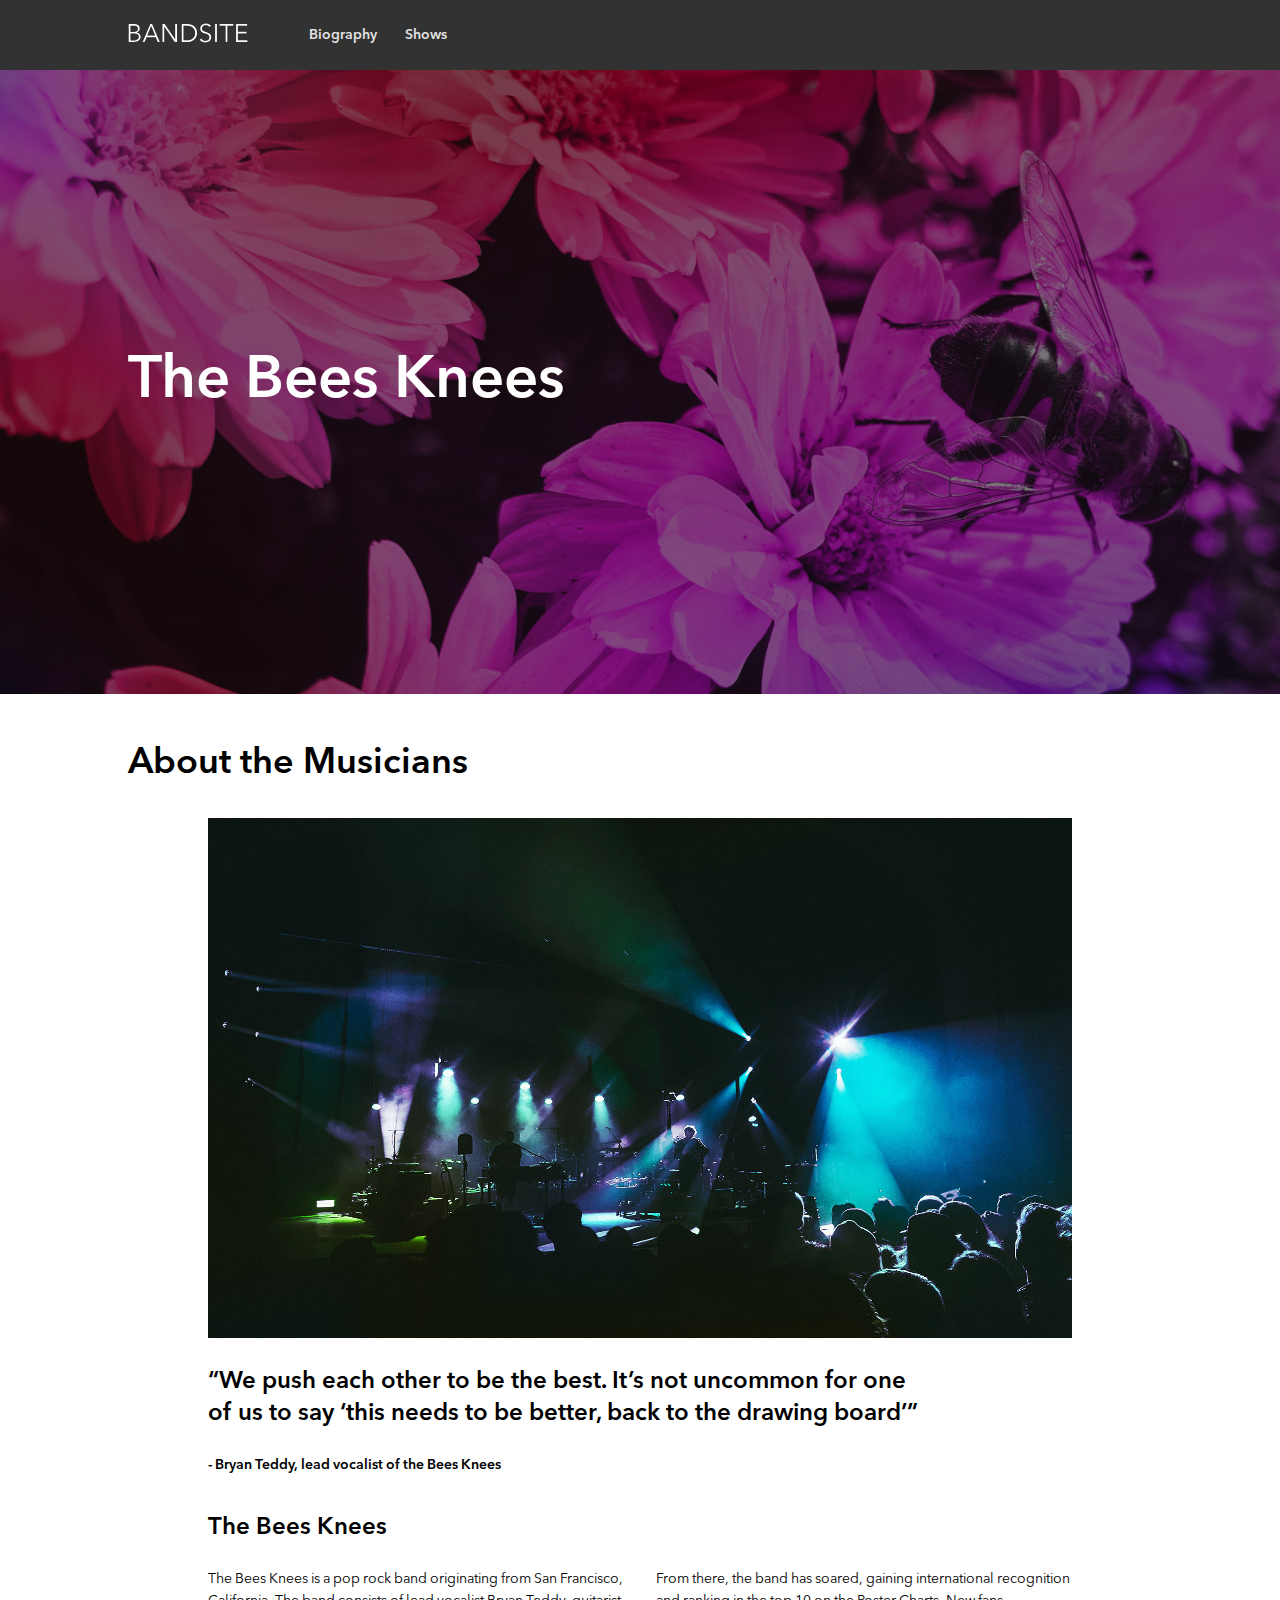
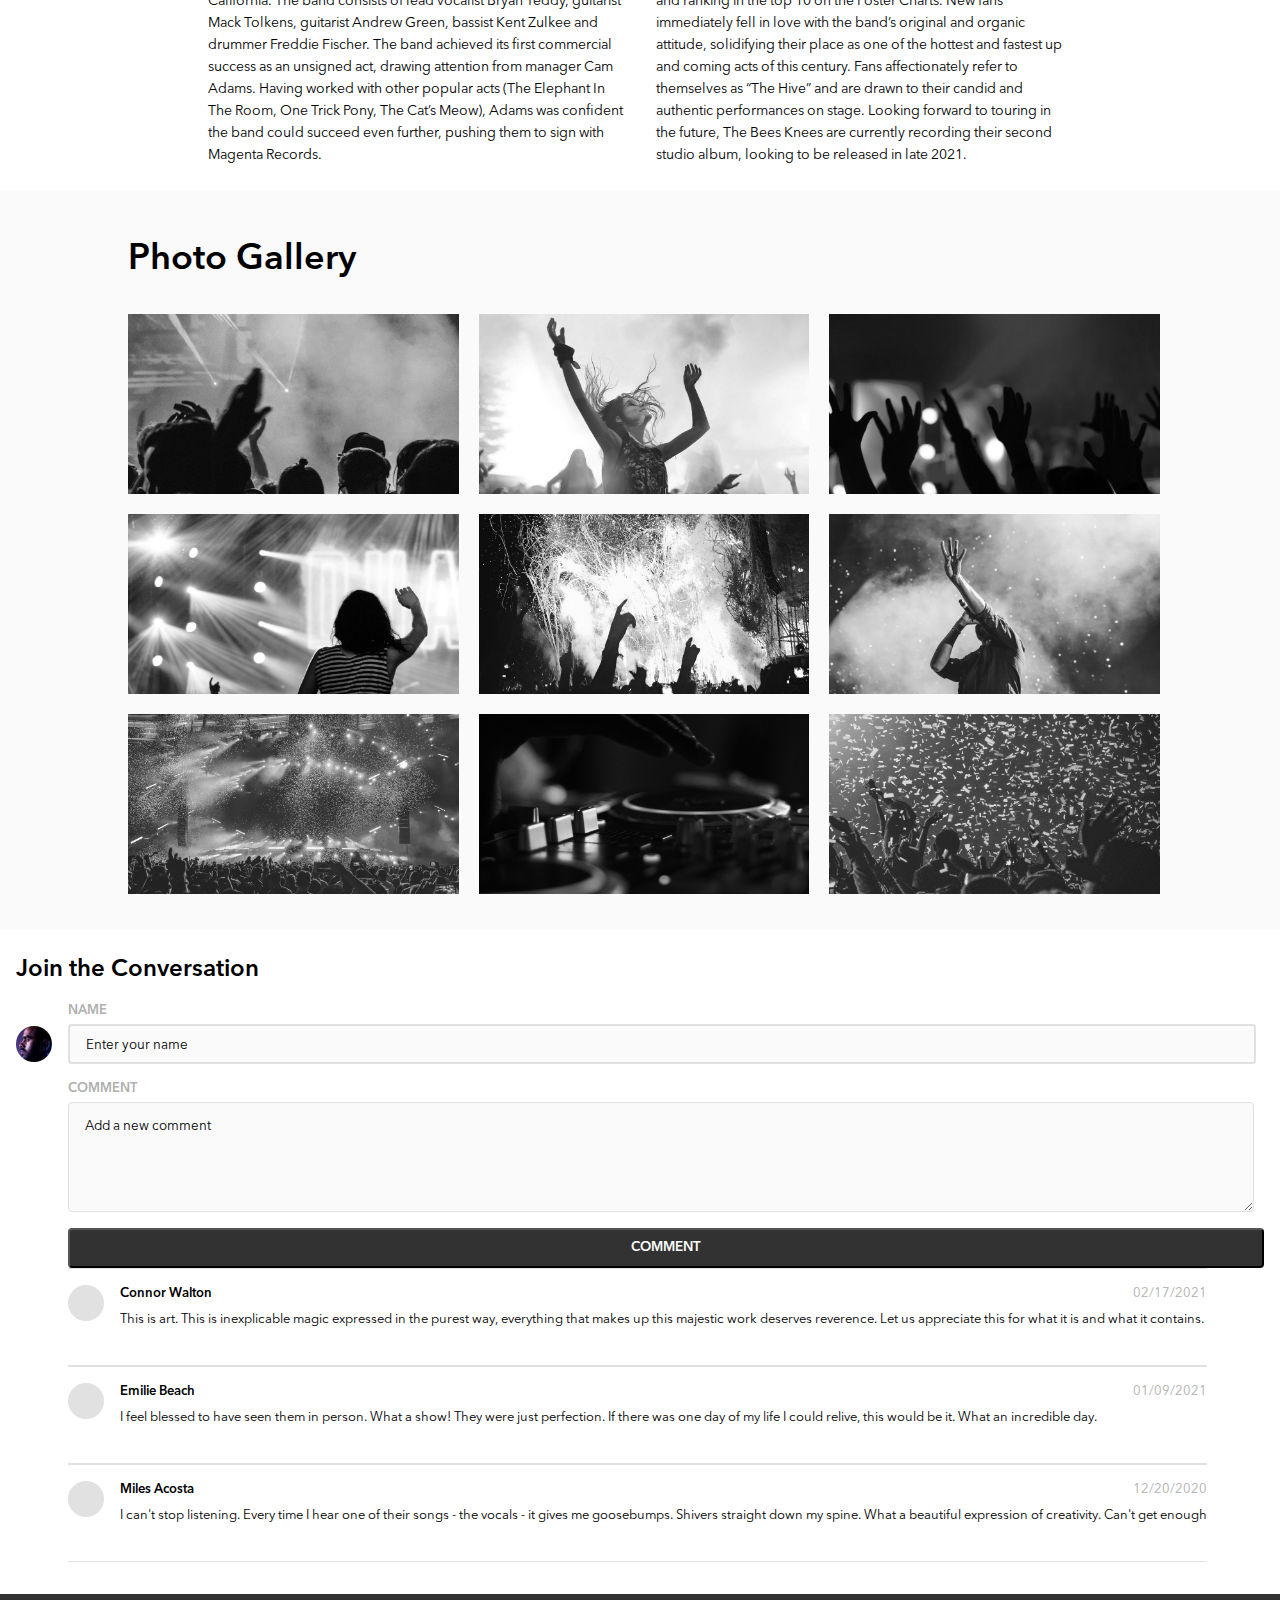
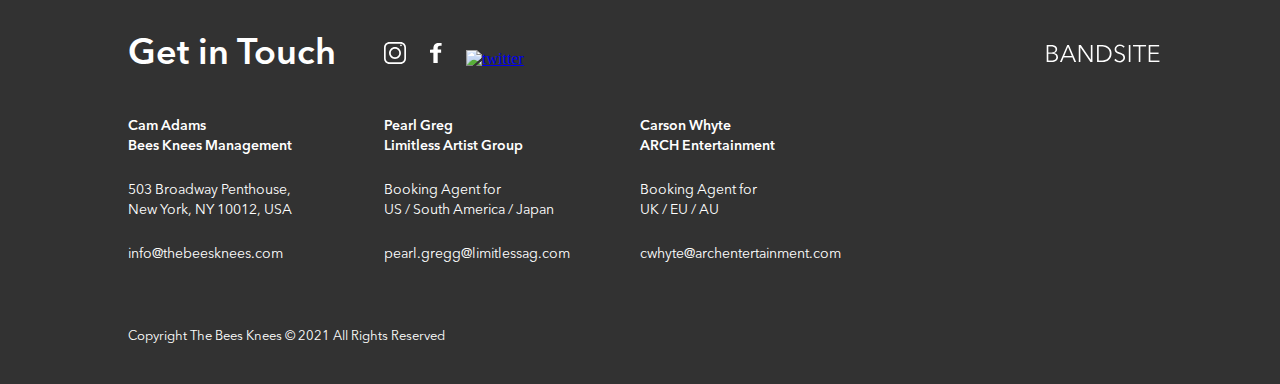
==== index.html @ 15c41e5d "Created table and added rendering to the comments" ====
<!DOCTYPE html>
<html lang="en">
<head>
    <meta charset="UTF-8">
    <meta http-equiv="X-UA-Compatible" content="IE=edge">
    <meta name="viewport" content="width=device-width, initial-scale=1.0">
    <title>Bandsite</title>
    <link rel="stylesheet" href="./styles/bio.css">
</head>
<body>

    <!-- Header Section -->

    <header class="header">
        <a class="header-logo" href="./index.html">
            <img class="header-logo-img" src="./assets/logos/Logo-bandsite.svg" alt="bandsite logo">
        </a>
            <a class="header-links__biography" href="./index.html" id="target-1"><div>Biography</div></a>
            <a class="header-links__shows" href="./pages/shows.html" id="target-2"><div>Shows</div></a>
    </header>

    <!-- Hero -->

    <div class="hero">
        <!-- <img class="hero__img" src="./assets/images/hero-bio.jpg" alt="hero image"> -->
        <h1 class="hero__title">The Bees Knees</h1>
    </div>
    
    <!-- Body -->

    <article class="description">
        <h1 class="section-header">About the Musicians</h1>
        <img class="band-img" src="./assets/images/band.jpg" alt="band image">
        <div class="quote">“We push each other to be the best. 
            It’s not uncommon for one of us to say ‘this needs to be better,
            back to the drawing board’”
        </div>
        <div class="quote-author">- Bryan Teddy, lead vocalist of the Bees Knees</div>
        <div class="sub-header">The Bees Knees</div>
        <section class="text-container">
            <p class="body-text text-container__left">
                The Bees Knees is a pop rock band originating from San Francisco, California. 
                The band consists of lead vocalist Bryan Teddy, guitarist Mack Tolkens, guitarist Andrew Green,
                bassist Kent Zulkee and drummer Freddie Fischer. The band achieved its first commercial success as an unsigned act,
                drawing attention from manager Cam Adams. Having worked with other popular acts (The Elephant In The Room, 
                One Trick Pony, The Cat’s Meow), Adams was confident the band could succeed even further, pushing them to 
                sign with Magenta Records. 
            </p>
            <p class="body-text">
                From there, the band has soared, gaining international recognition and ranking in the top 10 on the Poster Charts. 
                New fans immediately fell in love with the band’s original and organic attitude, solidifying their place as one of 
                the hottest and fastest up and coming acts of this century. Fans affectionately refer to themselves as “The Hive” 
                and are drawn to their candid and authentic performances on stage. Looking forward to touring in the future, 
                The Bees Knees are currently recording their second studio album, looking to be released in late 2021.
            </p>
        </section>
    </article>

    <!-- Photo Gallery -->

    <article class="gallery">
        <h1 class="gallery__header">Photo Gallery</h1>
        <img class="gallery__img" src="./assets/images/Photo-gallery-1.jpg">
        <img class="gallery__img" src="./assets/images/Photo-gallery-2.jpg">
        <img class="gallery__img img-right" src="./assets/images/Photo-gallery-3.jpg">
        <img class="gallery__img" src="./assets/images/Photo-gallery-4.jpg">
        <img class="gallery__img" src="./assets/images/Photo-gallery-5.jpg">
        <img class="gallery__img img-right" src="./assets/images/Photo-gallery-6.jpg">
        <img class="gallery__img" src="./assets/images/Photo-gallery-7.jpg">
        <img class="gallery__img" src="./assets/images/Photo-gallery-8.jpg">
        <img class="gallery__img img-right" src="./assets/images/Photo-gallery-9.jpg">
    </article>

    <!-- Comment Section -->

    <article class="comments" id="comments">
        <h1 class="comments__header">Join the Conversation</h1>
        <div class="comments__divider">
            <figure class="comments__default-avatar"></figure>
            <form class="form" id="form">
                <label for="name">NAME</label>
                <input type="text" id="name" name="name" placeholder="Enter your name">
                <label for="comment">COMMENT</label>
                <textarea id="comment-box" name="comment-box" placeholder="Add a new comment"></textarea>
                <button type="submit" id="addComment" value="Add Comment">COMMENT</button>
                <div class="comments__container"></div>
            </form>
            
        </div>
    </article>

    <!-- Footer -->

    <footer class="footer">
        <section class="footer-header">
            <div class="footer-header__title">Get in Touch</div>
            <div class="footer-media">
                <a class="footer-media__icon" href="https://www.instagram.com"><img class="footer-media__icon--size instagram-icon" src="./assets/icons/SVG/Icon-instagram.svg" alt="instagram"></a>
                <a class="footer-media__icon" href="https://www.facebook.com"><img class="footer-media__icon--size facebook-icon" src="./assets/icons/SVG/Icon-facebook.svg" alt="facebook"></a>
                <a class="footer-media__icon" href="https://www.twitter.com"><img class="footer-media__icon--size twitter-icon" src="./assets/Icons/SVG/Icon-twitter.svg" alt="twitter"></a>
            </div>
            <a class="footer-header__logo" href="./index.html">
                <img class="footer__logo--size" src="./assets/logos/Logo-bandsite.svg" alt="bandsite logo">
            </a>
        </section>
        <article class="footer-card-container">
            <section class="footer-card">
                <p class="footer-card__name">Cam Adams<br>Bees Knees Management</p>
                <p class="footer-card__address">503 Broadway Penthouse,<br>  New York, NY 10012, USA</p>
                <a href="mailto:info@thebeesknees.com" class="footer-card__email">info@thebeesknees.com</a>
            </section>
            <section class="footer-card">
                <p class="footer-card__name">Pearl Greg<br>Limitless Artist Group</p>
                <p class="footer-card__address">Booking Agent for<br>US / South America / Japan</p>
                <a href="mailto:pearl.gregg@limitlessag.com" class="footer-card__email">pearl.gregg@limitlessag.com</a>
            </section>
            <section class="footer-card">
                <p class="footer-card__name">Carson Whyte<br>ARCH Entertainment</p>
                <p class="footer-card__address">Booking Agent for<br> UK / EU / AU</p>
                <a href="mailto:cwhyte@archentertainment.com" class="footer-card__email">cwhyte@archentertainment.com</a>
            </section>
        </article>
        <a class="footer-logo" href="./index.html">
            <img class="footer-logo-img" src="./assets/logos/Logo-bandsite.svg" alt="bandsite logo">
        </a>
        <p class="footer-copyright">Copyright The Bees Knees © 2021 All Rights Reserved</p>



    </footer>

    <script src='./scripts/index-page.js'></script>
</body>
</html>
---- styles/bio.css ----
@font-face {
  font-family: "Avenir Next Regular";
  src: url("../assets/fonts/AvenirNextLTPro-Regular.otf");
}
@font-face {
  font-family: "Avenir Next Demi";
  src: url("../assets/fonts/AvenirNextLTPro-Demi.otf");
}
@font-face {
  font-family: "Avenir Next Bold";
  src: url("../assets/fonts/AvenirNextLTPro-Bold.otf");
}
*::before, *::after {
  box-sizing: border-box;
  padding: 0;
  margin: 0;
}

* {
  padding: 0;
  margin: 0;
}

html {
  padding: 0;
  margin: 0;
}

h1 {
  font-family: "Avenir Next Regular";
}

/* Header */
.header {
  display: flex;
  flex-direction: row;
  justify-content: flex-start;
  align-items: center;
  flex-wrap: wrap;
  background-color: #323232;
}
@media screen and (min-width: 768px) {
  .header {
    display: flex;
    flex-direction: row;
    justify-content: flex-start;
    align-items: center;
    flex-wrap: nowrap;
  }
}
.header-logo {
  width: 100%;
  background-color: #323232;
  text-align: center;
  padding: 1rem 1rem 0rem 1rem;
}
@media screen and (min-width: 768px) {
  .header-logo {
    width: 7.5rem;
    padding: 1rem 1.5rem 1rem 2.25rem;
  }
}
@media screen and (min-width: 1280px) {
  .header-logo {
    width: 7.5rem;
    padding: 1rem 1.5rem 1rem 8rem;
  }
}
.header-logo-img {
  width: 18.5rem;
  max-width: 7.5rem;
  height: 1.25rem;
  max-height: 1.25rem;
}
.header-links {
  width: 100%;
  display: flex;
  flex-direction: row;
  justify-content: flex-start;
  align-items: center;
}
@media screen and (min-width: 768px) {
  .header-links {
    width: 33.3%;
  }
}
.header-links__biography {
  text-align: center;
  background-color: #323232;
  color: #E1E1E1;
  text-decoration: none;
  padding: 1rem 0 1rem 1rem;
  width: 45%;
  font-family: "Avenir Next Demi";
  font-size: 0.875rem;
  line-height: 1.375rem;
}
@media screen and (min-width: 768px) {
  .header-links__biography {
    padding: 1.5rem 0 1.5rem 0;
    margin: 0 1.5rem 0 1.5rem;
    width: 10%;
  }
}
@media screen and (min-width: 1280px) {
  .header-links__biography {
    width: 4.935625rem;
    padding: 1.5rem 0 1.5rem 0;
    margin: 0 0 0 2rem;
  }
}
.header-links__biography:hover {
  color: #FFFFFF;
  border-bottom: 0.25rem solid #FFFFFF;
  padding-bottom: 0.75rem;
  cursor: pointer;
  color: #ffee10;
  text-shadow: 0 0 5px #ffee10;
}
@media screen and (min-width: 768px) {
  .header-links__biography:hover {
    padding-bottom: 1.25rem;
  }
}
.header-links__biography:focus {
  color: #FFFFFF;
  border-bottom: 0.25rem solid #FFFFFF;
  padding-bottom: 0.75rem;
  cursor: pointer;
  font-weight: bold;
}
@media screen and (min-width: 768px) {
  .header-links__biography:focus {
    padding-bottom: 1.25rem;
  }
}
.header-links__shows {
  text-align: center;
  background-color: #323232;
  color: #E1E1E1;
  text-decoration: none;
  padding: 1rem 1rem 1rem 0;
  width: 45%;
  font-family: "Avenir Next Demi";
  font-size: 0.875rem;
  line-height: 1.375rem;
}
@media screen and (min-width: 768px) {
  .header-links__shows {
    padding: 1.5rem 0 1.5rem 0;
    margin: 0 1.5rem 0 1.5rem;
    width: 3.75rem;
  }
}
@media screen and (min-width: 1280px) {
  .header-links__shows {
    width: 3.4375rem;
    padding: 1.5rem 0 1.5rem 0;
    margin: 0 0 0 1rem;
  }
}
.header-links__shows:hover {
  color: #FFFFFF;
  border-bottom: 0.25rem solid #FFFFFF;
  padding-bottom: 0.75rem;
  cursor: pointer;
  color: #ffee10;
  text-shadow: 0 0 5px #ffee10;
}
@media screen and (min-width: 768px) {
  .header-links__shows:hover {
    padding-bottom: 1.25rem;
  }
}
.header-links__shows:focus {
  color: #FFFFFF;
  border-bottom: 0.25rem solid #FFFFFF;
  padding-bottom: 0.75rem;
  cursor: pointer;
  font-weight: bold;
}
@media screen and (min-width: 768px) {
  .header-links__shows:focus {
    padding-bottom: 1.25rem;
  }
}

#target-1:target {
  color: #FFFFFF;
  border-bottom: 0.25rem solid #FFFFFF;
  padding-bottom: 0.75rem;
  cursor: pointer;
  font-weight: bold;
}
@media screen and (min-width: 768px) {
  #target-1:target {
    padding-bottom: 1.25rem;
  }
}

#target-2:target {
  color: #FFFFFF;
  border-bottom: 0.25rem solid #FFFFFF;
  padding-bottom: 0.75rem;
  cursor: pointer;
  font-weight: bold;
}
@media screen and (min-width: 768px) {
  #target-2:target {
    padding-bottom: 1.25rem;
  }
}

/* Footer */
.footer {
  height: 45.625rem;
  background-color: #323232;
  display: flex;
  flex-direction: column;
  justify-content: center;
  align-items: center;
  padding: 0 1rem 0 1rem;
}
@media screen and (min-width: 768px) {
  .footer {
    display: flex;
    flex-direction: column;
    justify-content: flex-start;
    align-items: flex-start;
    padding: 0 2.25rem 0 2.25rem;
    height: 23.4375rem;
  }
}
@media screen and (min-width: 1280px) {
  .footer {
    display: flex;
    flex-direction: column;
    justify-content: flex-start;
    align-items: flex-start;
    padding: 0 6.5rem 0 8rem;
    height: 24.375rem;
  }
}
.footer-header {
  width: 100%;
  display: flex;
  flex-direction: column;
  justify-content: flex-start;
  align-items: center;
}
@media screen and (min-width: 768px) {
  .footer-header {
    display: flex;
    flex-direction: row;
    justify-content: flex-start;
    align-items: center;
  }
}
@media screen and (min-width: 768px) {
  .footer-header div {
    flex-basis: 14.5rem;
  }
}
@media screen and (min-width: 1280px) {
  .footer-header div {
    flex-basis: 16rem;
  }
}
.footer-header__title {
  color: #FFFFFF;
  width: 100%;
  font-size: 1.5rem;
  line-height: 2rem;
  padding: 2.5rem 0 0 0;
  font-family: "Avenir Next Demi";
}
@media screen and (min-width: 768px) {
  .footer-header__title {
    font-size: 2.25rem;
    line-height: 2.75rem;
    padding: 0 0 0 0;
  }
}
.footer-header__logo {
  display: none;
}
@media screen and (min-width: 768px) {
  .footer-header__logo {
    display: block;
    margin-left: auto;
  }
}
@media screen and (min-width: 1280px) {
  .footer-header__logo {
    margin-left: auto;
    margin-right: 16px;
  }
}
.footer-media {
  width: 100%;
  padding: 1.5rem 0 1.5rem 0;
}
@media screen and (min-width: 768px) {
  .footer-media {
    padding: 3rem 0 3rem 0;
  }
}
.footer-card, .footer-card__email, .footer-card__address {
  width: 100%;
  font-size: 0.8125rem;
  line-height: 1.125rem;
  color: #FFFFFF;
}
@media screen and (min-width: 768px) {
  .footer-card, .footer-card__email, .footer-card__address {
    font-size: 0.875rem;
    line-height: 1.25rem;
  }
}
.footer-card__name {
  padding: 1rem 0 0 0;
  font-family: "Avenir Next Demi";
}
@media screen and (min-width: 768px) {
  .footer-card__name {
    padding: 0 0 0 0;
  }
}
.footer-card__address {
  padding: 1rem 0 1rem 0;
  font-family: "Avenir Next Regular";
}
@media screen and (min-width: 768px) {
  .footer-card__address {
    padding: 1.5rem 0 1.5rem 0;
  }
}
.footer-card__email {
  font-family: "Avenir Next Regular";
  text-decoration: none;
}
.footer-logo {
  width: 100%;
  background-color: #323232;
  padding: 4rem 0 1rem 0;
}
@media screen and (min-width: 768px) {
  .footer-logo {
    display: none;
  }
}
.footer-logo-img {
  width: 18.5rem;
  max-width: 7.5rem;
  height: 1.25rem;
  max-height: 1.25rem;
}
.footer-copyright {
  width: 100%;
  color: #FFFFFF;
  font-size: 0.8125rem;
  line-height: 1.125rem;
  padding: 0 0 1rem 0;
  font-family: "Avenir Next Regular";
}
@media screen and (min-width: 768px) {
  .footer-copyright {
    padding: 4rem 0 1.5rem 0;
  }
}

.footer-card-container {
  width: 100%;
}
@media screen and (min-width: 768px) {
  .footer-card-container {
    width: 100%;
    display: flex;
    flex-direction: row;
    justify-content: space-between;
    align-items: center;
  }
}
@media screen and (min-width: 1280px) {
  .footer-card-container {
    width: 48rem;
  }
}

.instagram-icon {
  width: 1.375rem;
  height: 1.375rem;
}

.facebook-icon {
  width: 0.75rem;
  height: 1.375rem;
  margin: 0 1.25rem 0 1.25rem;
}

.twitter-icon {
  width: 1.5625rem;
}

/* Hero */
.hero {
  background: linear-gradient(rgba(0, 0, 0, 0.5), rgba(0, 0, 0, 0.5)), url("../assets/images/hero-bio.jpg");
  background-repeat: no-repeat;
  background-size: cover;
  height: 10rem;
  padding: 0 1rem 0 1rem;
  display: flex;
  align-items: center;
}
@media screen and (min-width: 768px) {
  .hero {
    height: 25rem;
    padding: 0 1.5rem 0 1.5rem;
  }
}
@media screen and (min-width: 1280px) {
  .hero {
    height: 39rem;
    padding: 0 5rem 0 8rem;
  }
}
.hero__title {
  font-family: "Avenir Next Demi";
  font-size: 1.5rem;
  line-height: 2rem;
  color: #FFFFFF;
}
@media screen and (min-width: 768px) {
  .hero__title {
    font-size: 3.75rem;
    line-height: 4.25rem;
  }
}

/* Body */
.description {
  width: 100%;
}

.section-header {
  font-size: 1.5rem;
  line-height: 2rem;
  margin: 1.5rem 1rem 1rem 1rem;
  font-family: "Avenir Next Demi";
}
@media screen and (min-width: 768px) {
  .section-header {
    font-size: 2.25rem;
    line-height: 2.75rem;
    margin: 2.25rem 1.5rem 1.5rem 1.5rem;
  }
}
@media screen and (min-width: 1280px) {
  .section-header {
    margin: 3rem 5rem 2rem 8rem;
  }
}

.band-img {
  width: 18rem;
  height: 9.375rem;
  padding: 0 1rem 0 1rem;
}
@media screen and (min-width: 768px) {
  .band-img {
    width: 38rem;
    height: 21.25rem;
    padding: 0 5rem 0 5rem;
  }
}
@media screen and (min-width: 1280px) {
  .band-img {
    width: 54rem;
    height: 32.5rem;
    padding: 0 13rem 0 13rem;
  }
}

.quote {
  font-size: 0.875rem;
  line-height: 1.375rem;
  padding: 1rem 1rem 0 1rem;
  font-family: "Avenir Next Demi";
}
@media screen and (min-width: 768px) {
  .quote {
    font-size: 1.5rem;
    line-height: 2rem;
    padding: 1.5rem 5rem 0 5rem;
  }
}
@media screen and (min-width: 1280px) {
  .quote {
    font-size: 1.5rem;
    line-height: 2rem;
    padding: 1.5rem 13rem 0 13rem;
    width: 56%;
  }
}

.quote-author {
  font-size: 0.875rem;
  line-height: 1.375rem;
  padding: 1rem 1rem 1.5rem 1rem;
  font-family: "Avenir Next Demi";
}
@media screen and (min-width: 768px) {
  .quote-author {
    padding: 1.5rem 5rem 2.25rem 5rem;
  }
}
@media screen and (min-width: 1280px) {
  .quote-author {
    padding: 1.5rem 13rem 2.25rem 13rem;
  }
}

.sub-header {
  font-size: 0.875rem;
  line-height: 1.375rem;
  padding: 0 1rem 1rem 1rem;
  font-family: "Avenir Next Regular";
}
@media screen and (min-width: 768px) {
  .sub-header {
    font-size: 1.5rem;
    line-height: 2rem;
    padding: 0 5rem 1.5rem 5rem;
    font-family: "Avenir Next Demi";
  }
}
@media screen and (min-width: 1280px) {
  .sub-header {
    font-size: 1.5rem;
    line-height: 2rem;
    padding: 0 13rem 1.5rem 13rem;
    font-family: "Avenir Next Demi";
  }
}

@media screen and (min-width: 768px) {
  .text-container {
    display: flex;
    justify-content: baseline;
    padding: 0 5rem 1.5rem 5rem;
  }
}
@media screen and (min-width: 1280px) {
  .text-container {
    display: flex;
    justify-content: baseline;
    padding: 0 13rem 1.5rem 13rem;
  }
}
@media screen and (min-width: 768px) {
  .text-container__left {
    margin-right: 2rem;
  }
}
@media screen and (min-width: 1280px) {
  .text-container__left {
    margin-right: 2rem;
  }
}

.body-text {
  font-size: 0.8125rem;
  line-height: 1.125rem;
  padding: 0 1rem 1rem 1rem;
  font-family: "Avenir Next Regular";
}
@media screen and (min-width: 768px) {
  .body-text {
    font-size: 0.875rem;
    line-height: 1.375rem;
    padding: 0 0 0 0;
    margin-left: 0;
    width: 18.25rem;
    width: 50%;
  }
}
@media screen and (min-width: 1280px) {
  .body-text {
    margin-left: 0;
    width: 50%;
  }
}

/* Gallery */
.gallery {
  background-color: #FAFAFA;
  padding: 0 0 0 1rem;
}
@media screen and (min-width: 768px) {
  .gallery {
    padding: 0 0 0 2.25rem;
  }
}
@media screen and (min-width: 1280px) {
  .gallery {
    padding: 0 0 1rem 8rem;
  }
}
.gallery__header {
  font-size: 1.5rem;
  line-height: 2rem;
  padding: 1.5rem 1rem 1rem 0;
  font-family: "Avenir Next Demi";
}
@media screen and (min-width: 768px) {
  .gallery__header {
    font-size: 2.25rem;
    line-height: 2.75rem;
    padding: 2rem 1.5rem 1.5rem 0;
  }
}
@media screen and (min-width: 1280px) {
  .gallery__header {
    font-size: 2.25rem;
    line-height: 2.75rem;
    padding: 3rem 1.5rem 2rem 0;
  }
}
.gallery__img {
  width: 18rem;
  height: 9.375rem;
  padding: 0 1rem 1rem 0;
  filter: grayscale(1);
}
.gallery__img:hover {
  filter: grayscale(0);
}
@media screen and (min-width: 768px) {
  .gallery__img {
    width: 13.5rem;
    height: 7.8125rem;
    padding: 0 1.5rem 1.5rem 0;
  }
}
@media screen and (min-width: 1280px) {
  .gallery__img {
    width: 20.666669rem;
    height: 11.25rem;
    padding: 0 1rem 1rem 0;
  }
}

/* Comment Section */
.form {
  display: flex;
  flex-direction: column;
  justify-content: center;
  align-items: flex-start;
  padding: 0 0 1rem 0;
  flex-grow: 1;
}

label[for=name], label[for=comment] {
  font-size: 0.8125rem;
  line-height: 1.125rem;
  padding: 0 0 0.25rem 0;
  font-family: "Avenir Next Demi";
  color: #AFAFAF;
}

label[for=comment] {
  padding-top: 1rem;
}

input, textarea {
  border-radius: 0.25rem;
  background-color: #FAFAFA;
  width: 99%;
  height: 2.25rem;
  border-color: #E1E1E1;
  border-style: solid;
}
input[type=text]::-moz-placeholder, textarea[type=text]::-moz-placeholder {
  font-family: "Avenir Next Regular";
  color: #000000;
  padding: 0 0 0 1rem;
}
input[type=text]:-ms-input-placeholder, textarea[type=text]:-ms-input-placeholder {
  font-family: "Avenir Next Regular";
  color: #000000;
  padding: 0 0 0 1rem;
}
input[type=text]::placeholder, textarea[type=text]::placeholder {
  font-family: "Avenir Next Regular";
  color: #000000;
  padding: 0 0 0 1rem;
}

textarea {
  height: 6.75rem;
}
textarea::-moz-placeholder {
  font-family: "Avenir Next Regular";
  color: #000000;
  padding: 1rem 0 0 1rem;
}
textarea:-ms-input-placeholder {
  font-family: "Avenir Next Regular";
  color: #000000;
  padding: 1rem 0 0 1rem;
}
textarea::placeholder {
  font-family: "Avenir Next Regular";
  color: #000000;
  padding: 1rem 0 0 1rem;
}

button {
  height: 2.5rem;
  background-color: #323232;
  width: 100%;
  border-radius: 0.25rem;
  color: #FFFFFF;
  font-family: "Avenir Next Demi";
  margin: 1rem 0 0 0;
}

.comments {
  background-color: #FFFFFF;
  padding: 0 1rem 1rem 1rem;
}
.comments__header {
  font-size: 1.5rem;
  line-height: 2rem;
  padding: 1.5rem 0 1rem 0;
  font-family: "Avenir Next Demi";
  width: 18rem;
}
.comments__divider {
  display: flex;
  flex-direction: row;
  justify-content: flex-start;
  align-items: flex-start;
}
.comments__default-avatar {
  height: 2.25rem;
  min-width: 2.25rem;
  background-image: url("../assets/images/Mohan-muruge.jpg");
  background-position: center;
  background-repeat: no-repeat;
  background-size: cover;
  border-radius: 50%;
  margin: 1.5rem 1rem 0 0;
}
.comments__avatar {
  height: 2.25rem;
  min-width: 2.25rem;
  background-color: #E1E1E1;
  background-position: center;
  background-repeat: no-repeat;
  background-size: cover;
  border-radius: 50%;
  margin: 0 1rem 0 0;
}
.comments__content {
  display: flex;
  flex-direction: column;
  justify-content: center;
  align-items: center;
  width: 100%;
}
.comments__content-top {
  display: flex;
  flex-direction: row;
  justify-content: space-between;
  align-items: center;
  width: 100%;
}
.comments__single {
  min-height: 5rem;
  display: flex;
  flex-direction: row;
  justify-content: center;
  align-items: flex-start;
  width: 100%;
  border-top: 1px solid #E1E1E1;
  border-bottom: 1px solid #E1E1E1;
  padding: 1rem 0 0 0;
}
.comments__name {
  font-size: 0.8125rem;
  line-height: 1.125rem;
  font-family: "Avenir Next Demi";
}
.comments__timestamp {
  font-size: 0.8125rem;
  line-height: 1.125rem;
  font-family: "Avenir Next Regular";
  color: #AFAFAF;
}
.comments__text {
  width: 100%;
  font-size: 0.8125rem;
  line-height: 1.125rem;
  padding: 0.5rem 0 0.5rem 0;
  font-family: "Avenir Next Regular";
}/*# sourceMappingURL=bio.css.map */
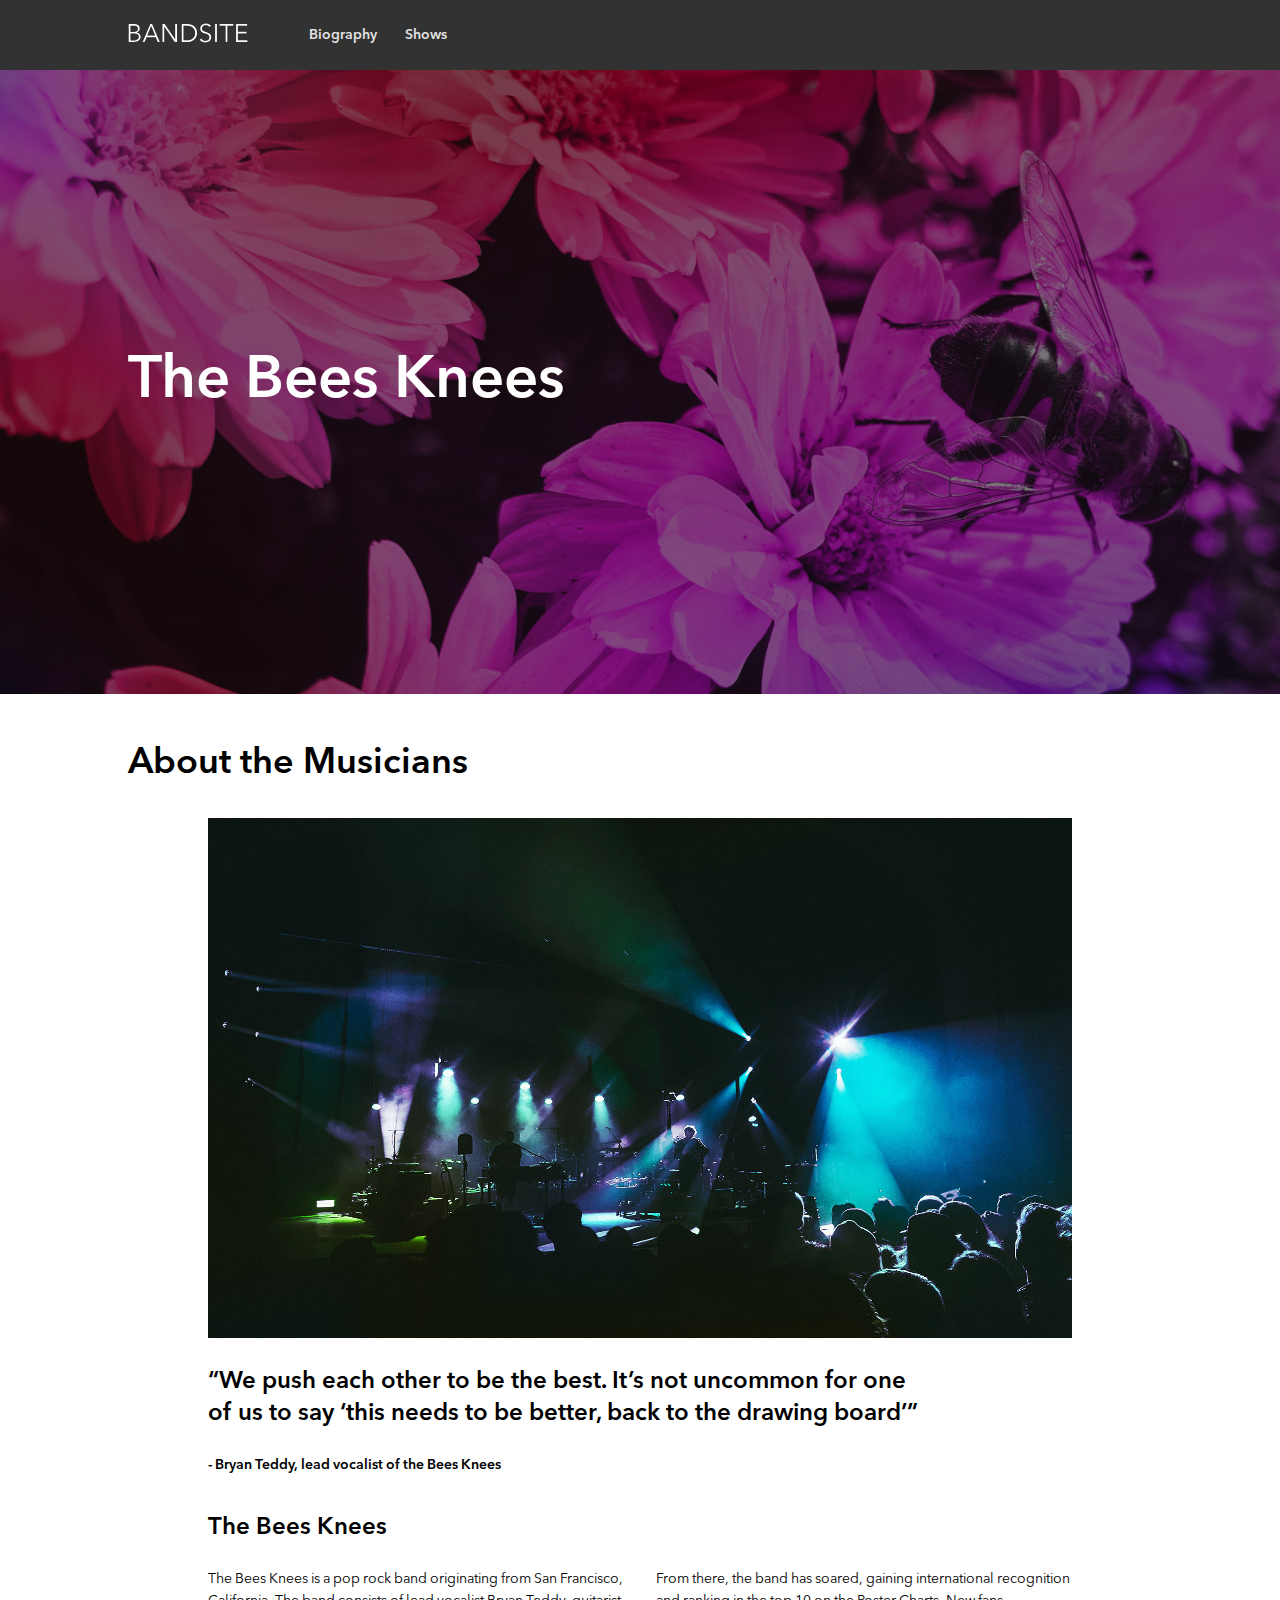
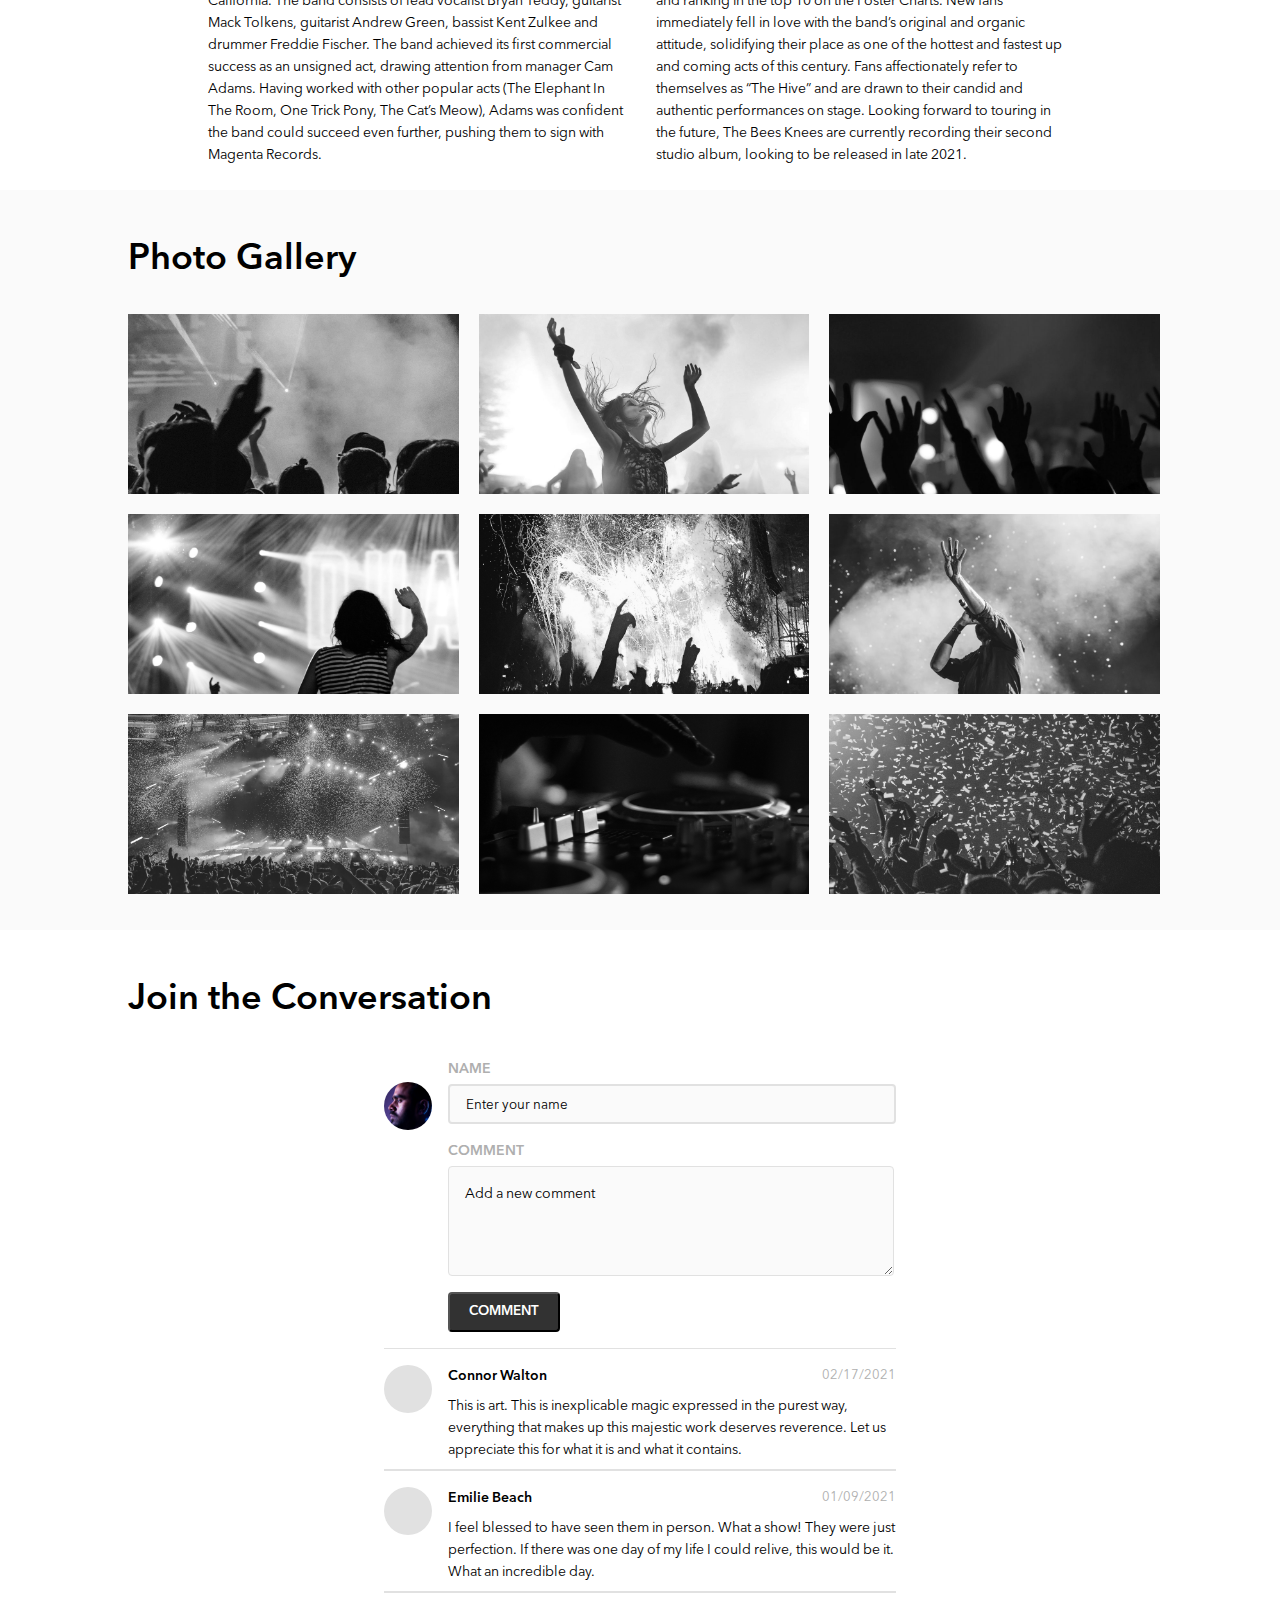
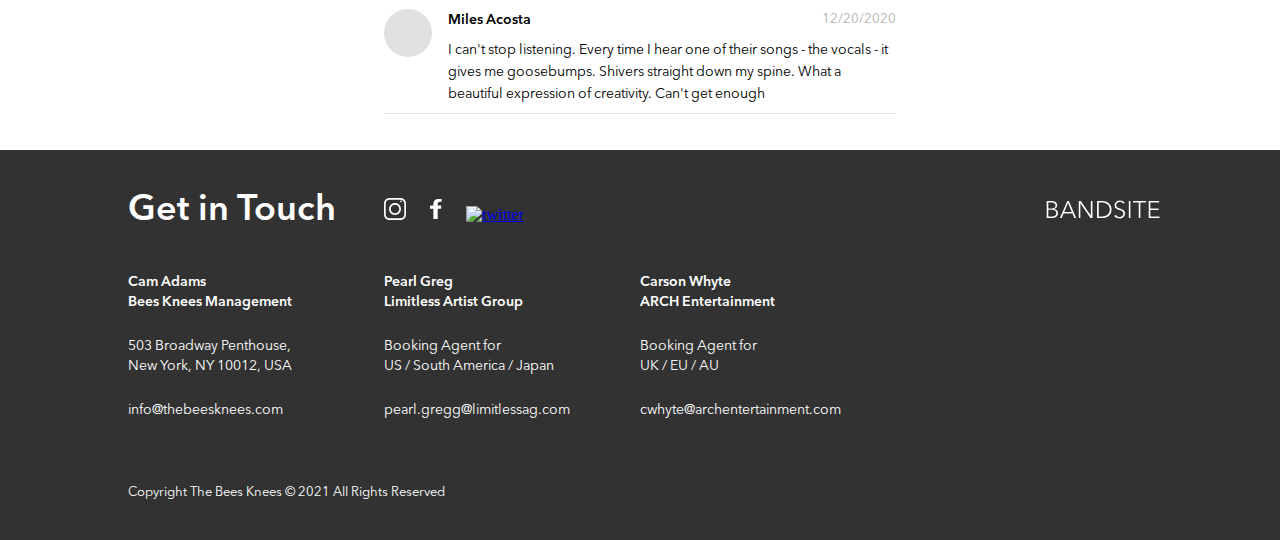
==== commit 5eab6b34: "Completed responsiveness for comments section" ====
--- a/index.html
+++ b/index.html
@@ -83,10 +83,10 @@
                 <label for="comment">COMMENT</label>
                 <textarea id="comment-box" name="comment-box" placeholder="Add a new comment"></textarea>
                 <button type="submit" id="addComment" value="Add Comment">COMMENT</button>
-                <div class="comments__container"></div>
             </form>
-            
         </div>
+            <div class="comments__container"></div>
+        
     </article>
 
     <!-- Footer -->
--- a/styles/bio.css
+++ b/styles/bio.css
@@ -415,7 +415,7 @@
 @media screen and (min-width: 768px) {
   .hero {
     height: 25rem;
-    padding: 0 1.5rem 0 1.5rem;
+    padding: 0 2.25rem 0 2.25rem;
   }
 }
 @media screen and (min-width: 1280px) {
@@ -452,7 +452,7 @@
   .section-header {
     font-size: 2.25rem;
     line-height: 2.75rem;
-    margin: 2.25rem 1.5rem 1.5rem 1.5rem;
+    margin: 2.25rem 2.25rem 1.5rem 2.25rem;
   }
 }
 @media screen and (min-width: 1280px) {
@@ -667,9 +667,21 @@
   font-family: "Avenir Next Demi";
   color: #AFAFAF;
 }
+@media screen and (min-width: 768px) {
+  label[for=name], label[for=comment] {
+    font-size: 0.875rem;
+    line-height: 1.375rem;
+  }
+}
 
 label[for=comment] {
   padding-top: 1rem;
+}
+@media screen and (min-width: 768px) {
+  label[for=comment] {
+    font-size: 0.875rem;
+    line-height: 1.375rem;
+  }
 }
 
 input, textarea {
@@ -714,6 +726,20 @@
   color: #000000;
   padding: 1rem 0 0 1rem;
 }
+@media screen and (min-width: 768px) {
+  textarea::-moz-placeholder {
+    font-size: 0.875rem;
+    line-height: 1.375rem;
+  }
+  textarea:-ms-input-placeholder {
+    font-size: 0.875rem;
+    line-height: 1.375rem;
+  }
+  textarea::placeholder {
+    font-size: 0.875rem;
+    line-height: 1.375rem;
+  }
+}
 
 button {
   height: 2.5rem;
@@ -724,23 +750,54 @@
   font-family: "Avenir Next Demi";
   margin: 1rem 0 0 0;
 }
+@media screen and (min-width: 768px) {
+  button {
+    width: 25%;
+  }
+}
 
 .comments {
   background-color: #FFFFFF;
   padding: 0 1rem 1rem 1rem;
+}
+@media screen and (min-width: 768px) {
+  .comments {
+    padding: 0 2.25rem 2.25rem 2.25rem;
+  }
+}
+@media screen and (min-width: 1280px) {
+  .comments {
+    padding: 0 8rem 2.25rem 8rem;
+  }
 }
 .comments__header {
   font-size: 1.5rem;
   line-height: 2rem;
   padding: 1.5rem 0 1rem 0;
   font-family: "Avenir Next Demi";
-  width: 18rem;
+}
+@media screen and (min-width: 768px) {
+  .comments__header {
+    font-size: 2.25rem;
+    line-height: 2.75rem;
+    padding: 3rem 0 2.25rem 0;
+  }
 }
 .comments__divider {
   display: flex;
   flex-direction: row;
   justify-content: flex-start;
   align-items: flex-start;
+}
+@media screen and (min-width: 768px) {
+  .comments__divider {
+    padding: 0 2.25rem 0 2.25rem;
+  }
+}
+@media screen and (min-width: 1280px) {
+  .comments__divider {
+    padding: 0 16rem 0 16rem;
+  }
 }
 .comments__default-avatar {
   height: 2.25rem;
@@ -752,6 +809,12 @@
   border-radius: 50%;
   margin: 1.5rem 1rem 0 0;
 }
+@media screen and (min-width: 768px) {
+  .comments__default-avatar {
+    height: 3rem;
+    min-width: 3rem;
+  }
+}
 .comments__avatar {
   height: 2.25rem;
   min-width: 2.25rem;
@@ -762,6 +825,12 @@
   border-radius: 50%;
   margin: 0 1rem 0 0;
 }
+@media screen and (min-width: 768px) {
+  .comments__avatar {
+    height: 3rem;
+    min-width: 3rem;
+  }
+}
 .comments__content {
   display: flex;
   flex-direction: column;
@@ -776,6 +845,16 @@
   align-items: center;
   width: 100%;
 }
+@media screen and (min-width: 768px) {
+  .comments__container {
+    padding: 0 2.25rem 0 2.25rem;
+  }
+}
+@media screen and (min-width: 1280px) {
+  .comments__container {
+    padding: 0 16rem 0 16rem;
+  }
+}
 .comments__single {
   min-height: 5rem;
   display: flex;
@@ -792,6 +871,12 @@
   line-height: 1.125rem;
   font-family: "Avenir Next Demi";
 }
+@media screen and (min-width: 768px) {
+  .comments__name {
+    font-size: 0.875rem;
+    line-height: 1.375rem;
+  }
+}
 .comments__timestamp {
   font-size: 0.8125rem;
   line-height: 1.125rem;
@@ -804,4 +889,10 @@
   line-height: 1.125rem;
   padding: 0.5rem 0 0.5rem 0;
   font-family: "Avenir Next Regular";
+}
+@media screen and (min-width: 768px) {
+  .comments__text {
+    font-size: 0.875rem;
+    line-height: 1.375rem;
+  }
 }/*# sourceMappingURL=bio.css.map */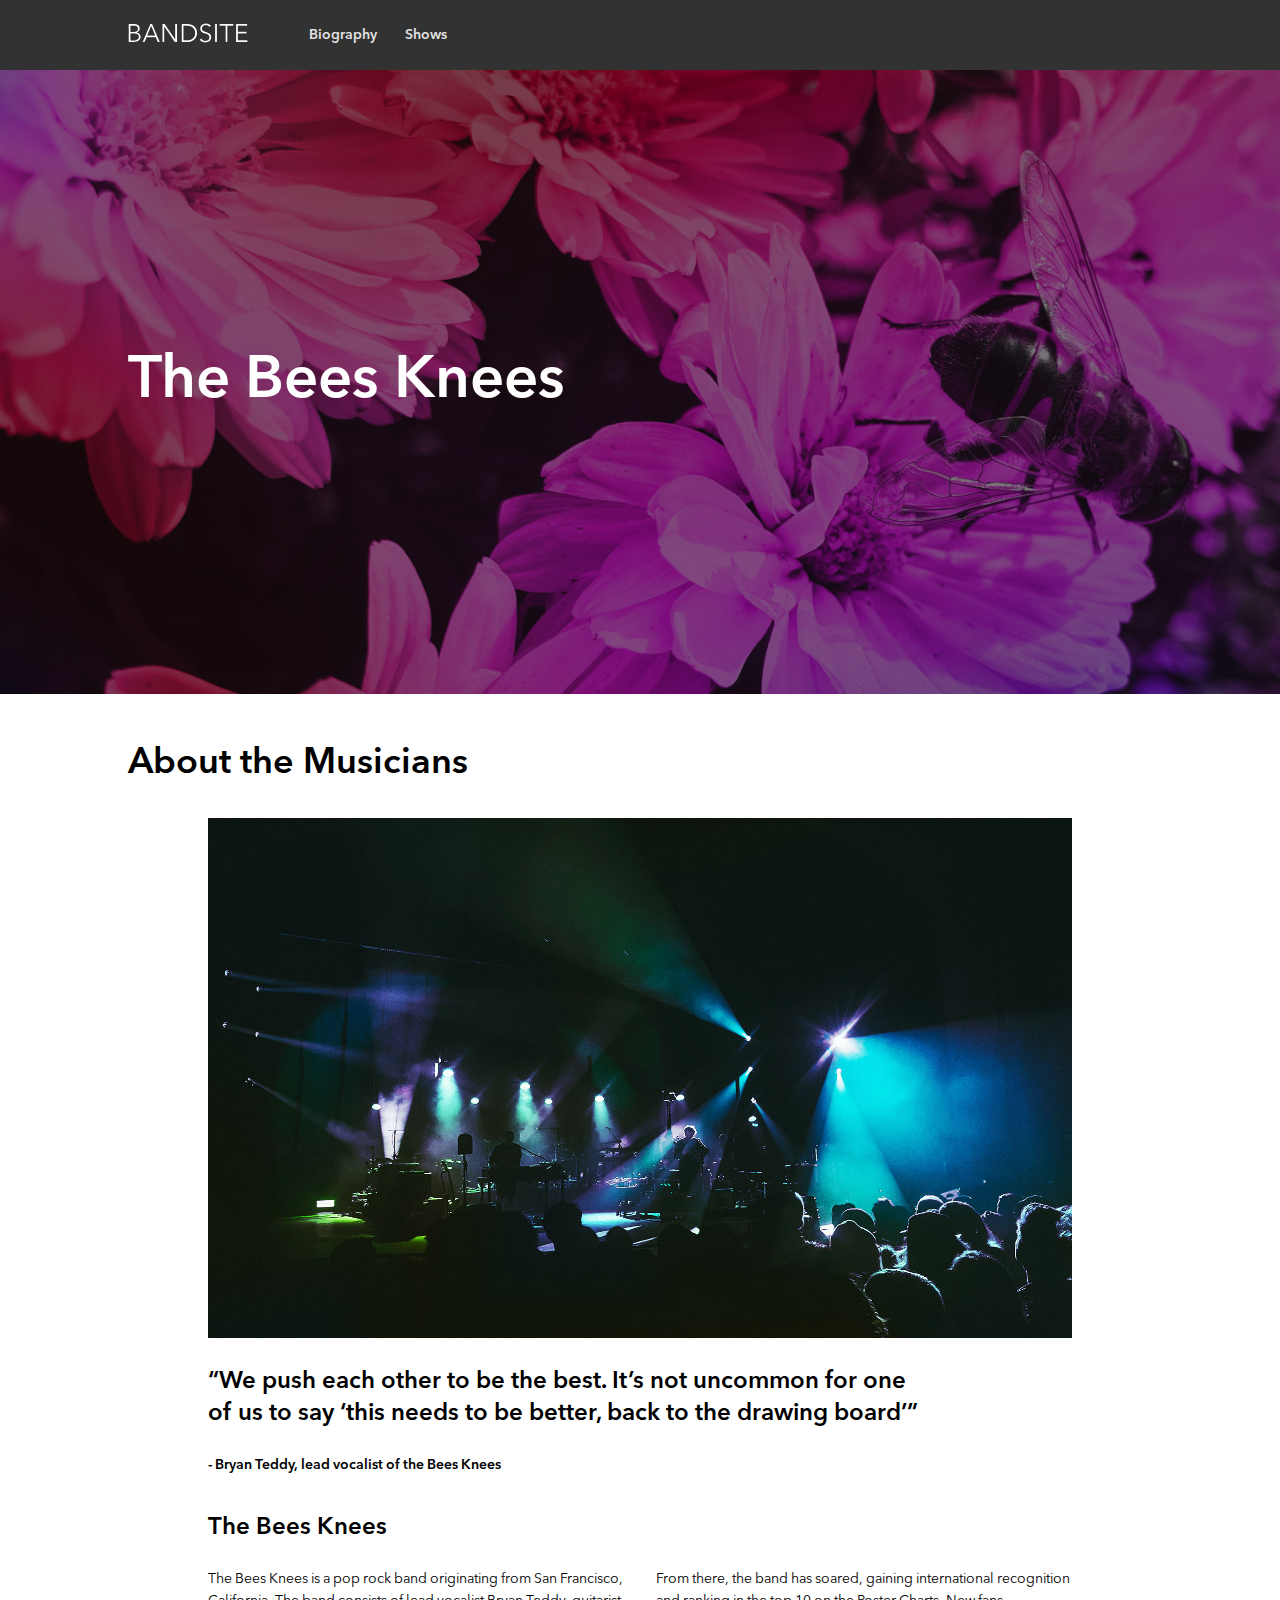
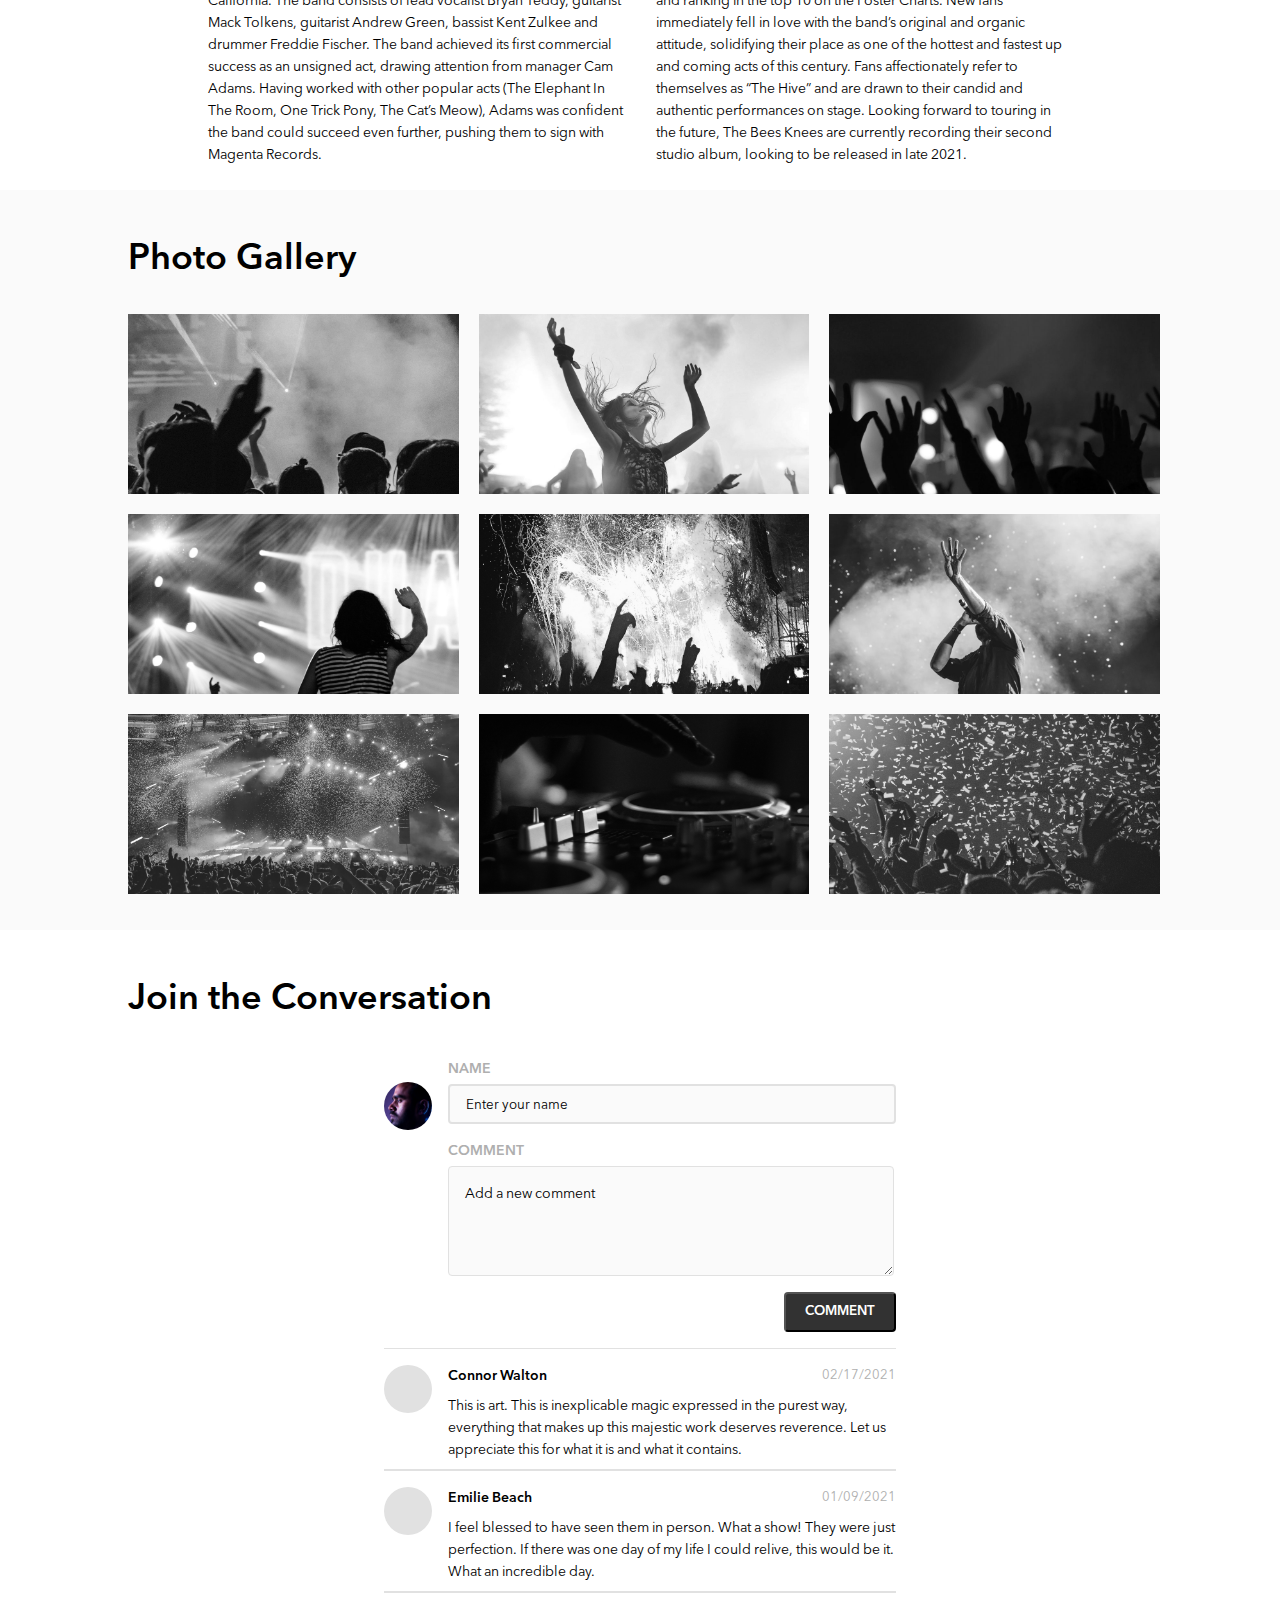
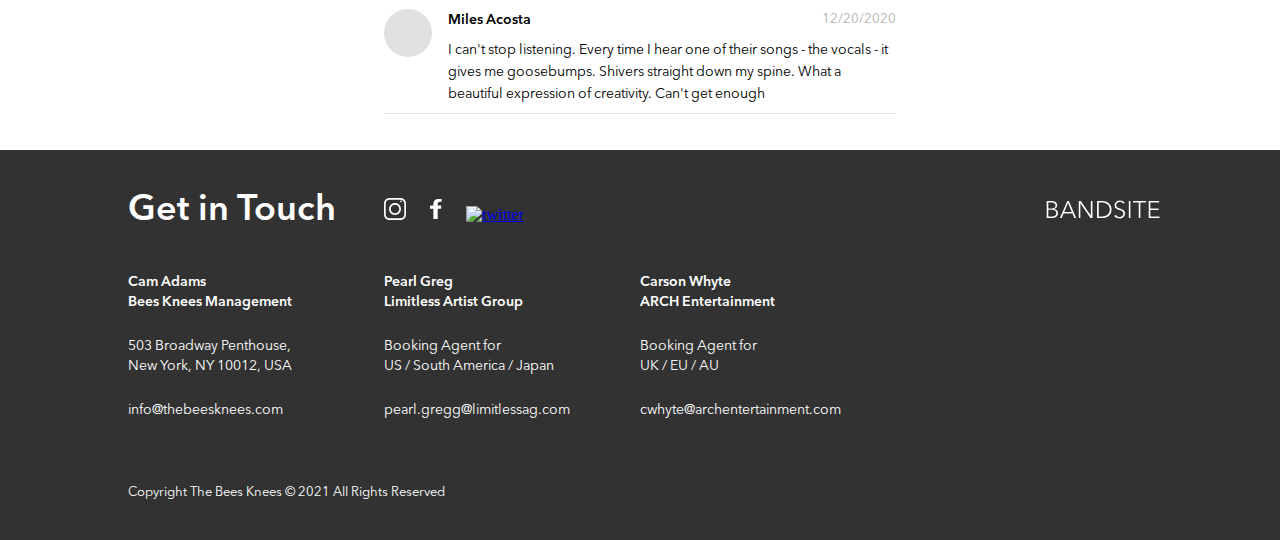
==== commit 27e73f67: "final commit" ====
--- a/index.html
+++ b/index.html
@@ -77,7 +77,7 @@
         <h1 class="comments__header">Join the Conversation</h1>
         <div class="comments__divider">
             <figure class="comments__default-avatar"></figure>
-            <form class="form" id="form">
+            <form name="form" class="form" id="form" action="/action_page.php" method="post">
                 <label for="name">NAME</label>
                 <input type="text" id="name" name="name" placeholder="Enter your name">
                 <label for="comment">COMMENT</label>
--- a/styles/bio.css
+++ b/styles/bio.css
@@ -753,6 +753,7 @@
 @media screen and (min-width: 768px) {
   button {
     width: 25%;
+    margin: 1rem 0 0 auto;
   }
 }
 
@@ -895,4 +896,8 @@
     font-size: 0.875rem;
     line-height: 1.375rem;
   }
+}
+
+.selected {
+  border: 1px solid #D22D2D;
 }/*# sourceMappingURL=bio.css.map */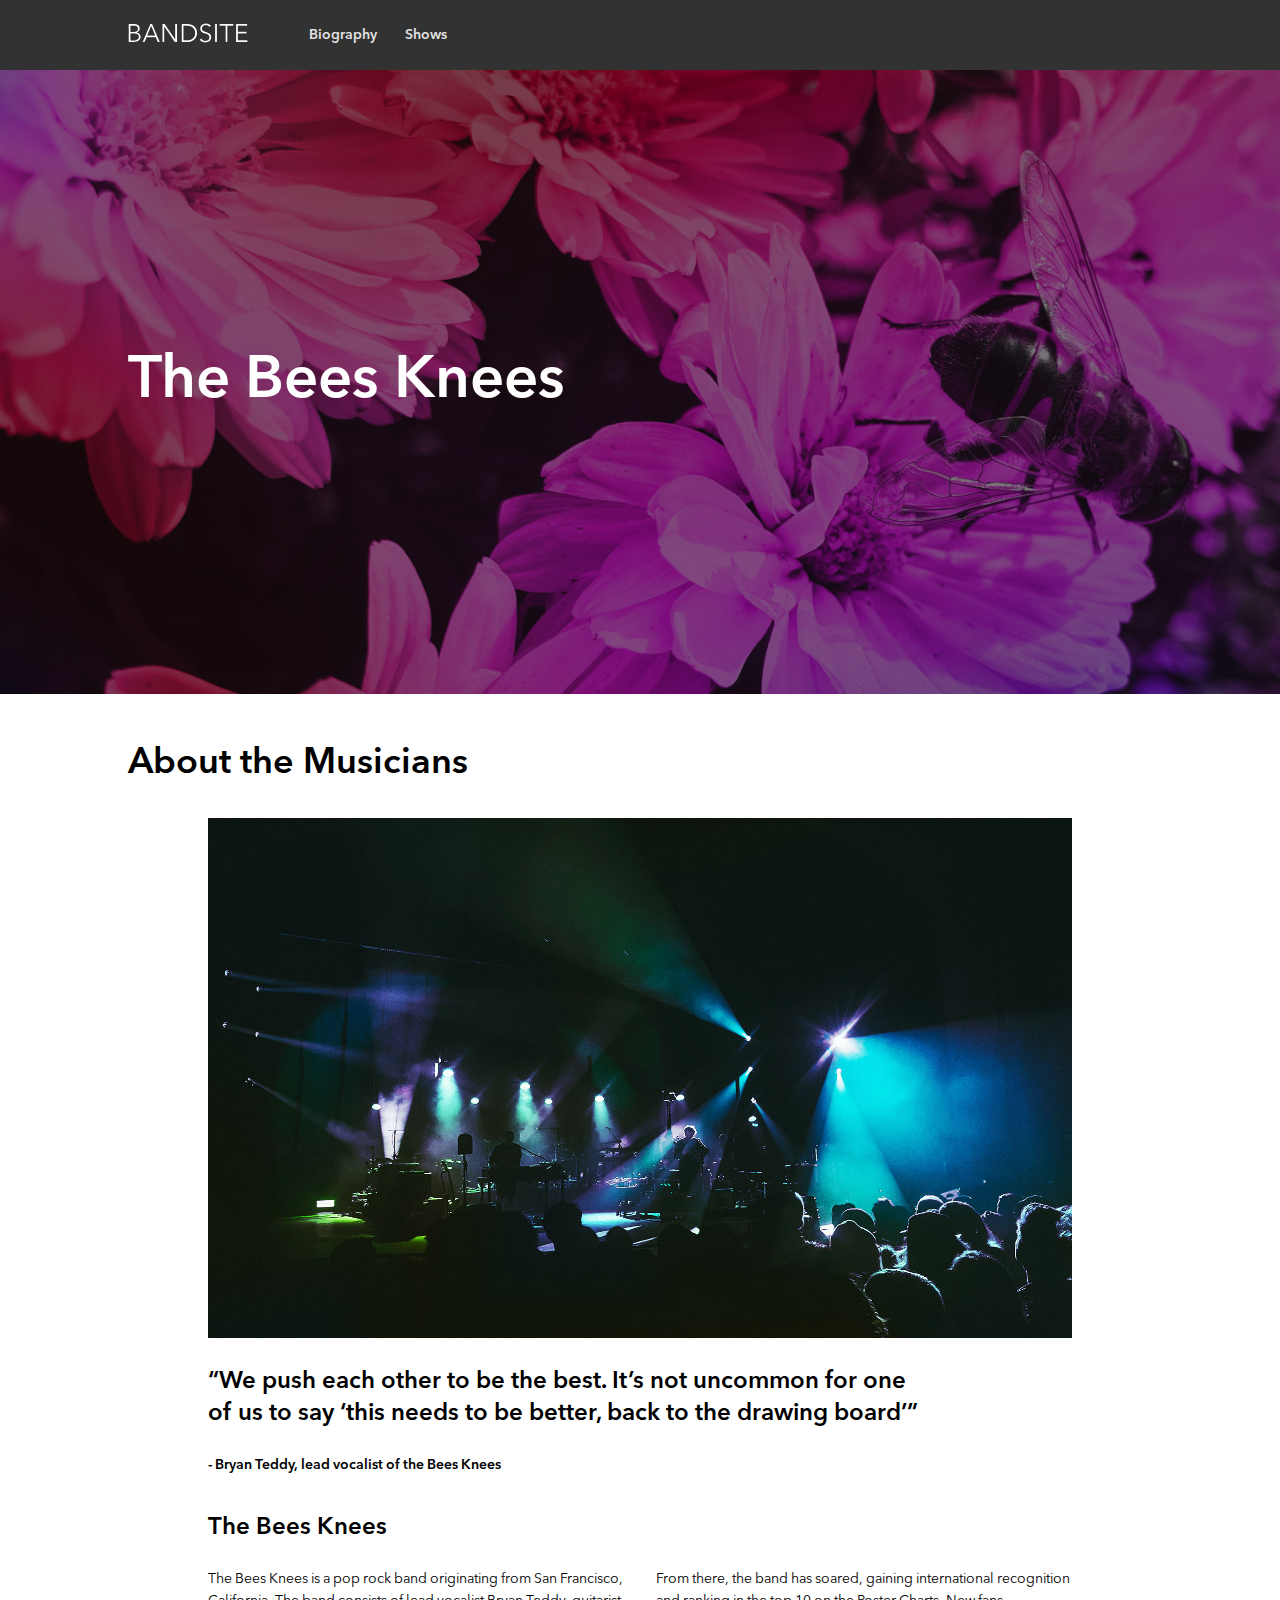
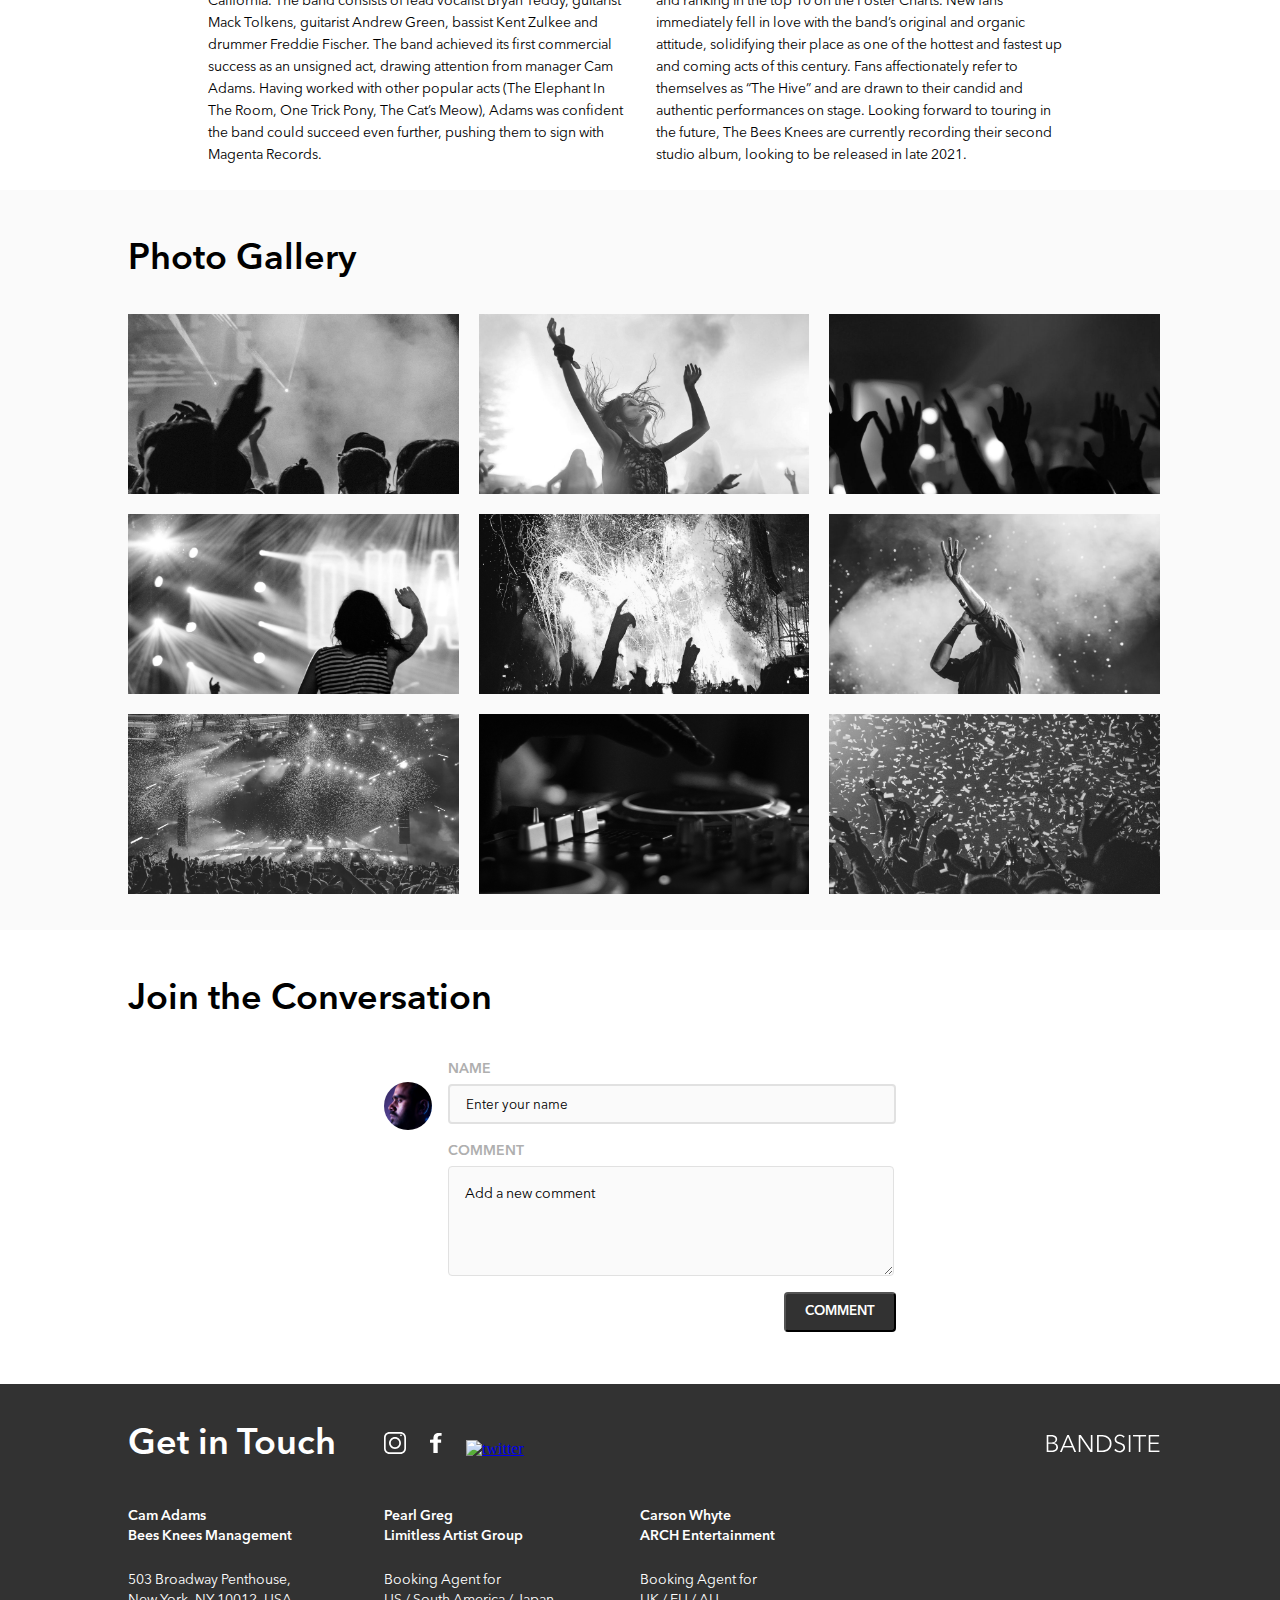
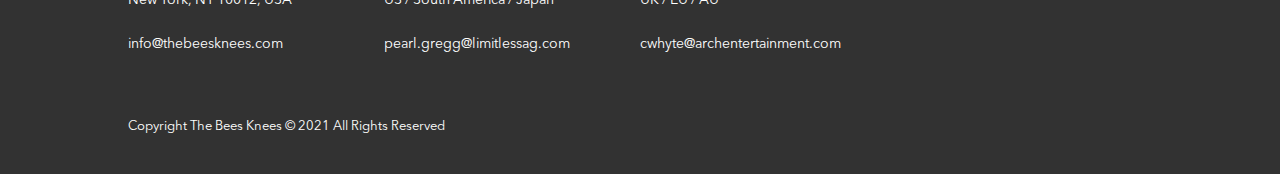
==== commit bd37e102: "fixed comment's blocker & established api connection" ====
--- a/index.html
+++ b/index.html
@@ -128,7 +128,7 @@
 
 
     </footer>
-
+    <script src="https://cdn.jsdelivr.net/npm/axios/dist/axios.min.js"></script>
     <script src='./scripts/index-page.js'></script>
 </body>
 </html>
--- a/styles/bio.css
+++ b/styles/bio.css
@@ -707,9 +707,15 @@
   color: #000000;
   padding: 0 0 0 1rem;
 }
+input:invalid, textarea:invalid {
+  border: 1px solid #D22D2D;
+}
 
 textarea {
   height: 6.75rem;
+}
+textarea:invalid {
+  border: 1px solid #D22D2D;
 }
 textarea::-moz-placeholder {
   font-family: "Avenir Next Regular";
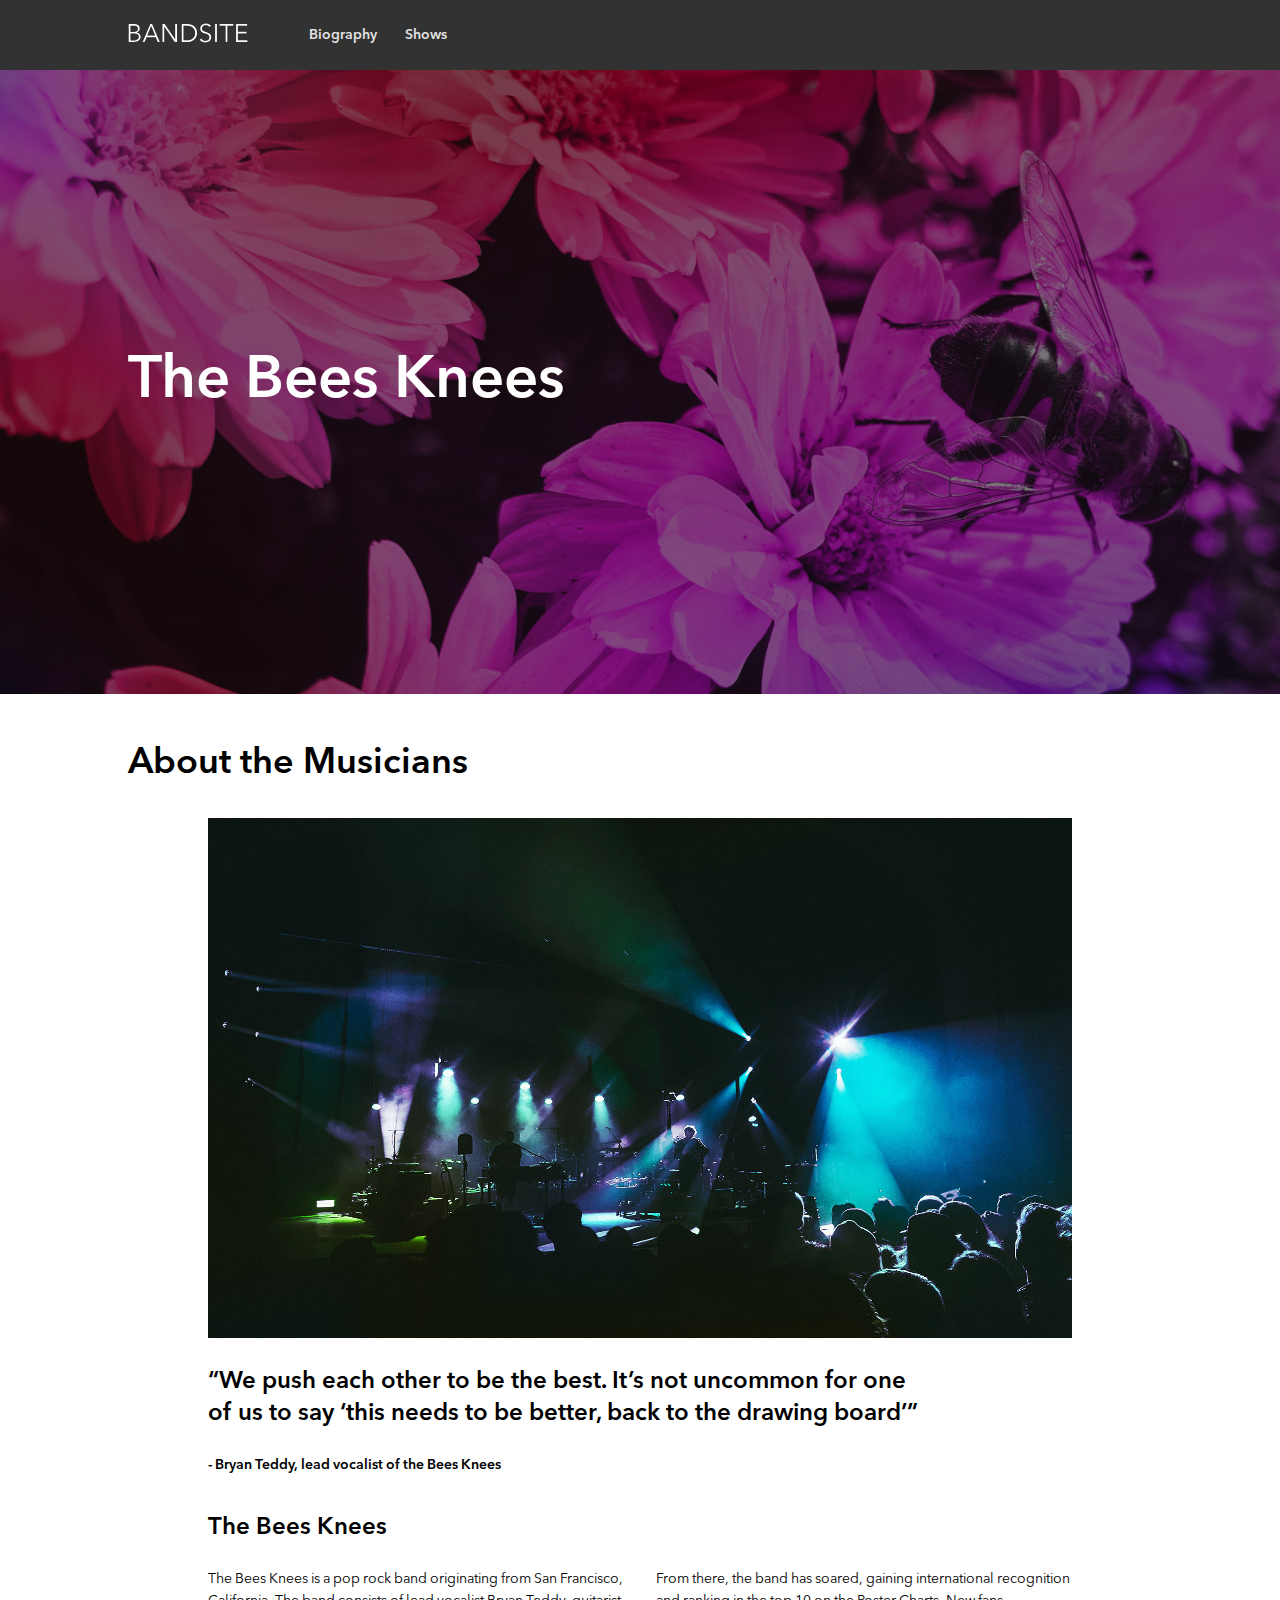
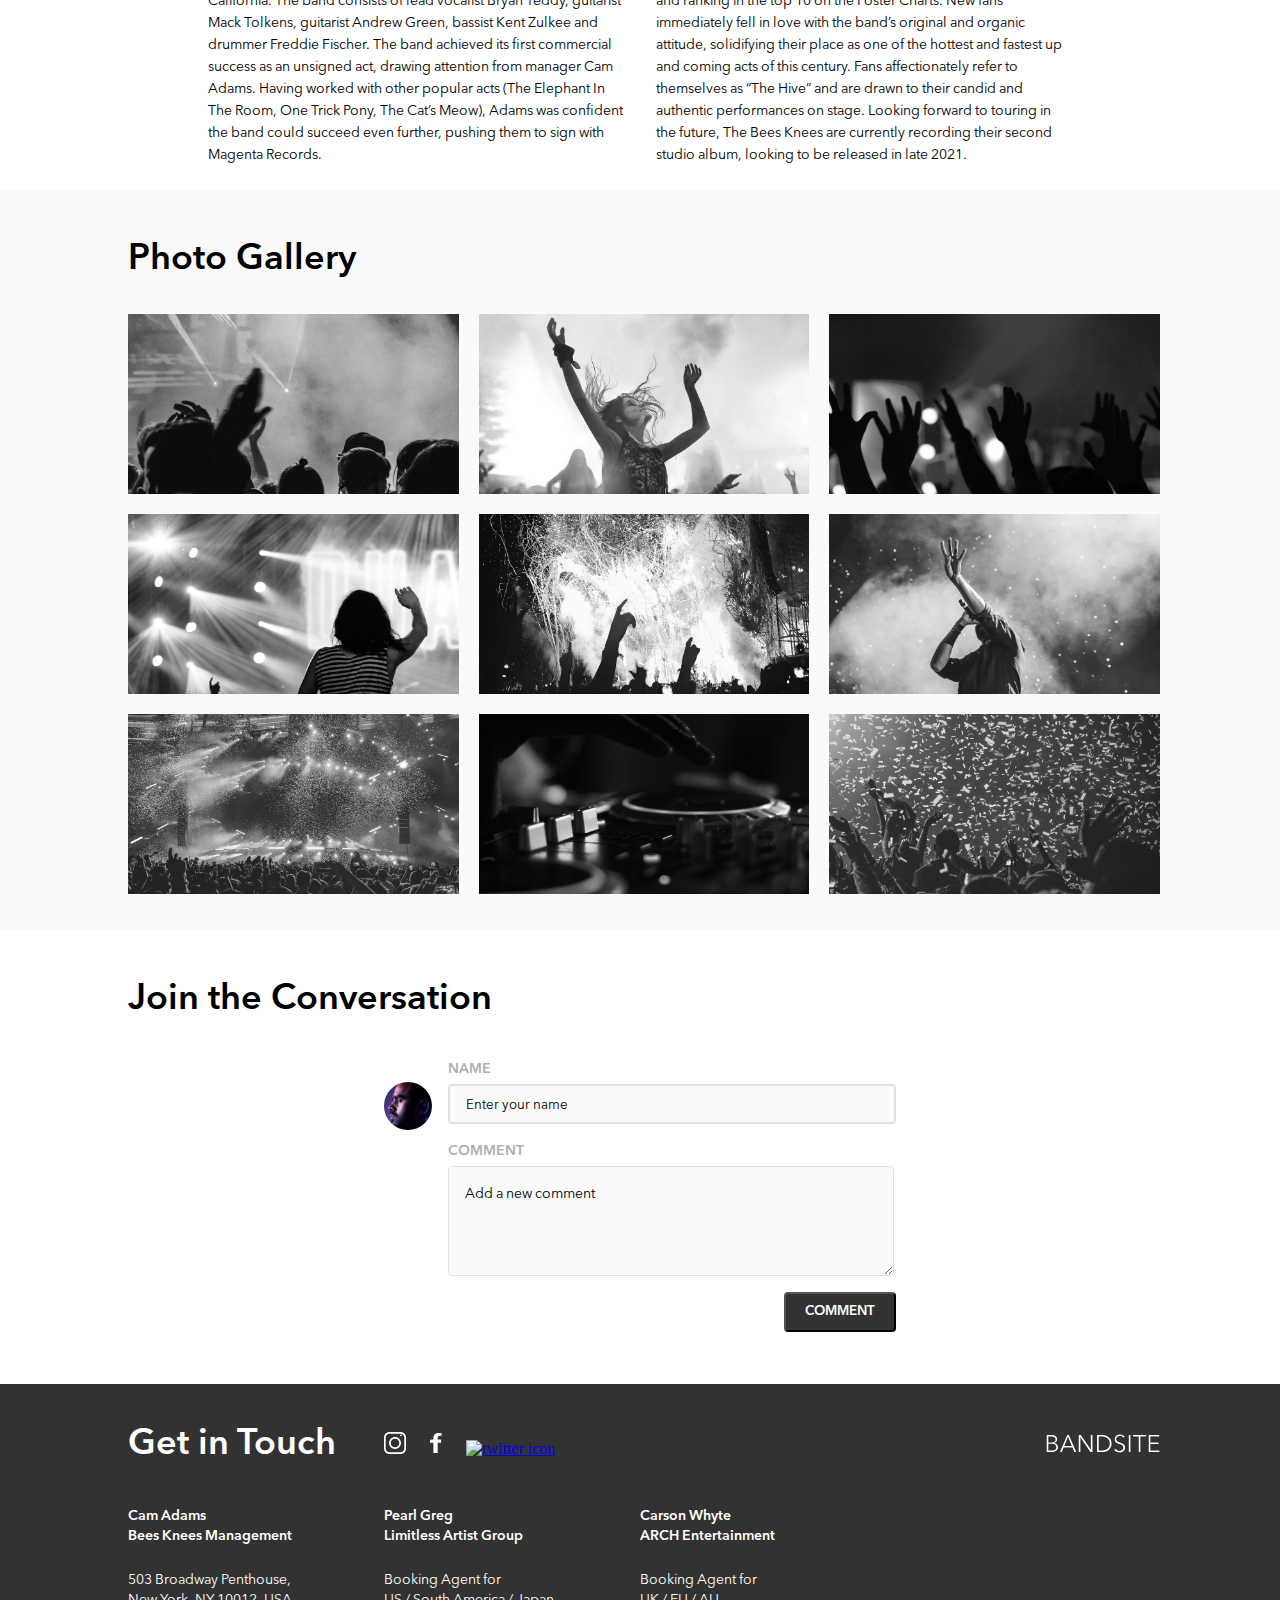
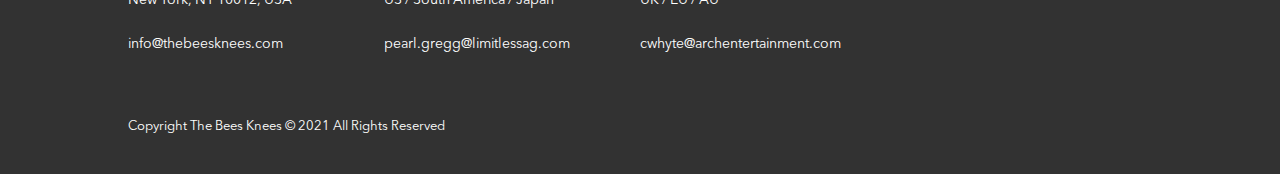
==== commit 3a1230cd: "deleted unnecessary comments & added more description to img alt attribute" ====
--- a/index.html
+++ b/index.html
@@ -6,6 +6,7 @@
     <meta name="viewport" content="width=device-width, initial-scale=1.0">
     <title>Bandsite</title>
     <link rel="stylesheet" href="./styles/bio.css">
+    
 </head>
 <body>
 
@@ -22,7 +23,6 @@
     <!-- Hero -->
 
     <div class="hero">
-        <!-- <img class="hero__img" src="./assets/images/hero-bio.jpg" alt="hero image"> -->
         <h1 class="hero__title">The Bees Knees</h1>
     </div>
     
@@ -60,15 +60,15 @@
 
     <article class="gallery">
         <h1 class="gallery__header">Photo Gallery</h1>
-        <img class="gallery__img" src="./assets/images/Photo-gallery-1.jpg">
-        <img class="gallery__img" src="./assets/images/Photo-gallery-2.jpg">
-        <img class="gallery__img img-right" src="./assets/images/Photo-gallery-3.jpg">
-        <img class="gallery__img" src="./assets/images/Photo-gallery-4.jpg">
-        <img class="gallery__img" src="./assets/images/Photo-gallery-5.jpg">
-        <img class="gallery__img img-right" src="./assets/images/Photo-gallery-6.jpg">
-        <img class="gallery__img" src="./assets/images/Photo-gallery-7.jpg">
-        <img class="gallery__img" src="./assets/images/Photo-gallery-8.jpg">
-        <img class="gallery__img img-right" src="./assets/images/Photo-gallery-9.jpg">
+        <img class="gallery__img" src="./assets/images/Photo-gallery-1.jpg" alt="concert gallery image 1">
+        <img class="gallery__img" src="./assets/images/Photo-gallery-2.jpg" alt="concert gallery image 2">
+        <img class="gallery__img img-right" src="./assets/images/Photo-gallery-3.jpg" alt="concert gallery image 3">
+        <img class="gallery__img" src="./assets/images/Photo-gallery-4.jpg" alt="concert gallery image 4">
+        <img class="gallery__img" src="./assets/images/Photo-gallery-5.jpg" alt="concert gallery image 5">
+        <img class="gallery__img img-right" src="./assets/images/Photo-gallery-6.jpg" alt="concert gallery image 6">
+        <img class="gallery__img" src="./assets/images/Photo-gallery-7.jpg" alt="concert gallery image 7">
+        <img class="gallery__img" src="./assets/images/Photo-gallery-8.jpg" alt="concert gallery image 8">
+        <img class="gallery__img img-right" src="./assets/images/Photo-gallery-9.jpg" alt="concert gallery image 9">
     </article>
 
     <!-- Comment Section -->
@@ -77,7 +77,7 @@
         <h1 class="comments__header">Join the Conversation</h1>
         <div class="comments__divider">
             <figure class="comments__default-avatar"></figure>
-            <form name="form" class="form" id="form" action="/action_page.php" method="post">
+            <form name="form" class="form" id="form" method="post">
                 <label for="name">NAME</label>
                 <input type="text" id="name" name="name" placeholder="Enter your name">
                 <label for="comment">COMMENT</label>
@@ -86,7 +86,6 @@
             </form>
         </div>
             <div class="comments__container"></div>
-        
     </article>
 
     <!-- Footer -->
@@ -95,9 +94,9 @@
         <section class="footer-header">
             <div class="footer-header__title">Get in Touch</div>
             <div class="footer-media">
-                <a class="footer-media__icon" href="https://www.instagram.com"><img class="footer-media__icon--size instagram-icon" src="./assets/icons/SVG/Icon-instagram.svg" alt="instagram"></a>
-                <a class="footer-media__icon" href="https://www.facebook.com"><img class="footer-media__icon--size facebook-icon" src="./assets/icons/SVG/Icon-facebook.svg" alt="facebook"></a>
-                <a class="footer-media__icon" href="https://www.twitter.com"><img class="footer-media__icon--size twitter-icon" src="./assets/Icons/SVG/Icon-twitter.svg" alt="twitter"></a>
+                <a class="footer-media__icon" href="https://www.instagram.com"><img class="footer-media__icon--size instagram-icon" src="./assets/icons/SVG/Icon-instagram.svg" alt="instagram icon"></a>
+                <a class="footer-media__icon" href="https://www.facebook.com"><img class="footer-media__icon--size facebook-icon" src="./assets/icons/SVG/Icon-facebook.svg" alt="facebook icon"></a>
+                <a class="footer-media__icon" href="https://www.twitter.com"><img class="footer-media__icon--size twitter-icon" src="./assets/Icons/SVG/Icon-twitter.svg" alt="twitter icon"></a>
             </div>
             <a class="footer-header__logo" href="./index.html">
                 <img class="footer__logo--size" src="./assets/logos/Logo-bandsite.svg" alt="bandsite logo">
--- a/styles/bio.css
+++ b/styles/bio.css
@@ -747,7 +747,7 @@
   }
 }
 
-button {
+#addComment {
   height: 2.5rem;
   background-color: #323232;
   width: 100%;
@@ -757,7 +757,7 @@
   margin: 1rem 0 0 0;
 }
 @media screen and (min-width: 768px) {
-  button {
+  #addComment {
     width: 25%;
     margin: 1rem 0 0 auto;
   }
@@ -903,6 +903,37 @@
     line-height: 1.375rem;
   }
 }
+.comments__content-bottom {
+  display: flex;
+  flex-direction: row;
+  justify-content: flex-start;
+  align-items: center;
+  width: 100%;
+  text-align: left;
+  padding: 0 0 1rem 0;
+}
+
+.likebutton {
+  width: 2rem;
+  height: 1rem;
+  color: #FFFFFF;
+  font-family: "Avenir Next Regular";
+  background-color: #323232;
+  border-radius: 0.25rem;
+}
+
+.counter {
+  margin: 0 1rem 0 1rem;
+}
+
+.deletebutton {
+  width: 2.8rem;
+  height: 1rem;
+  color: #FFFFFF;
+  font-family: "Avenir Next Regular";
+  background-color: #323232;
+  border-radius: 0.25rem;
+}
 
 .selected {
   border: 1px solid #D22D2D;
